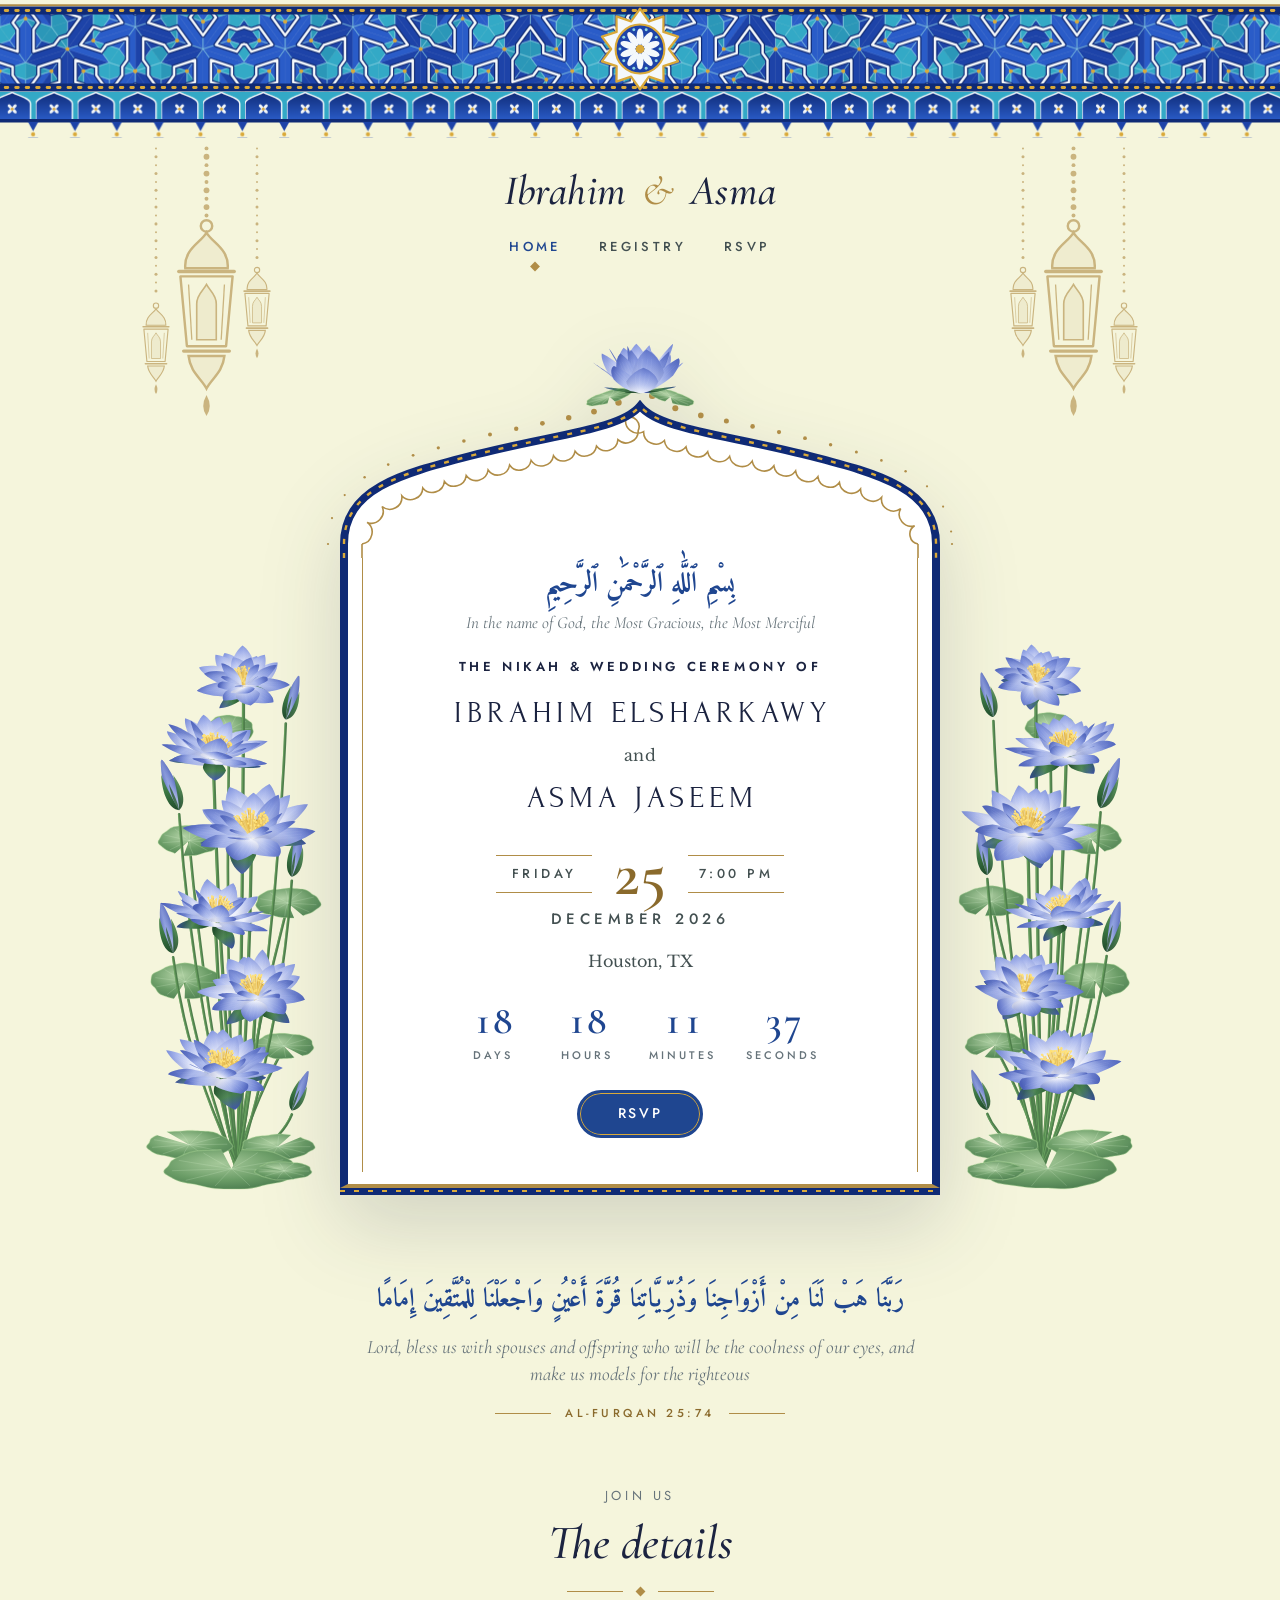
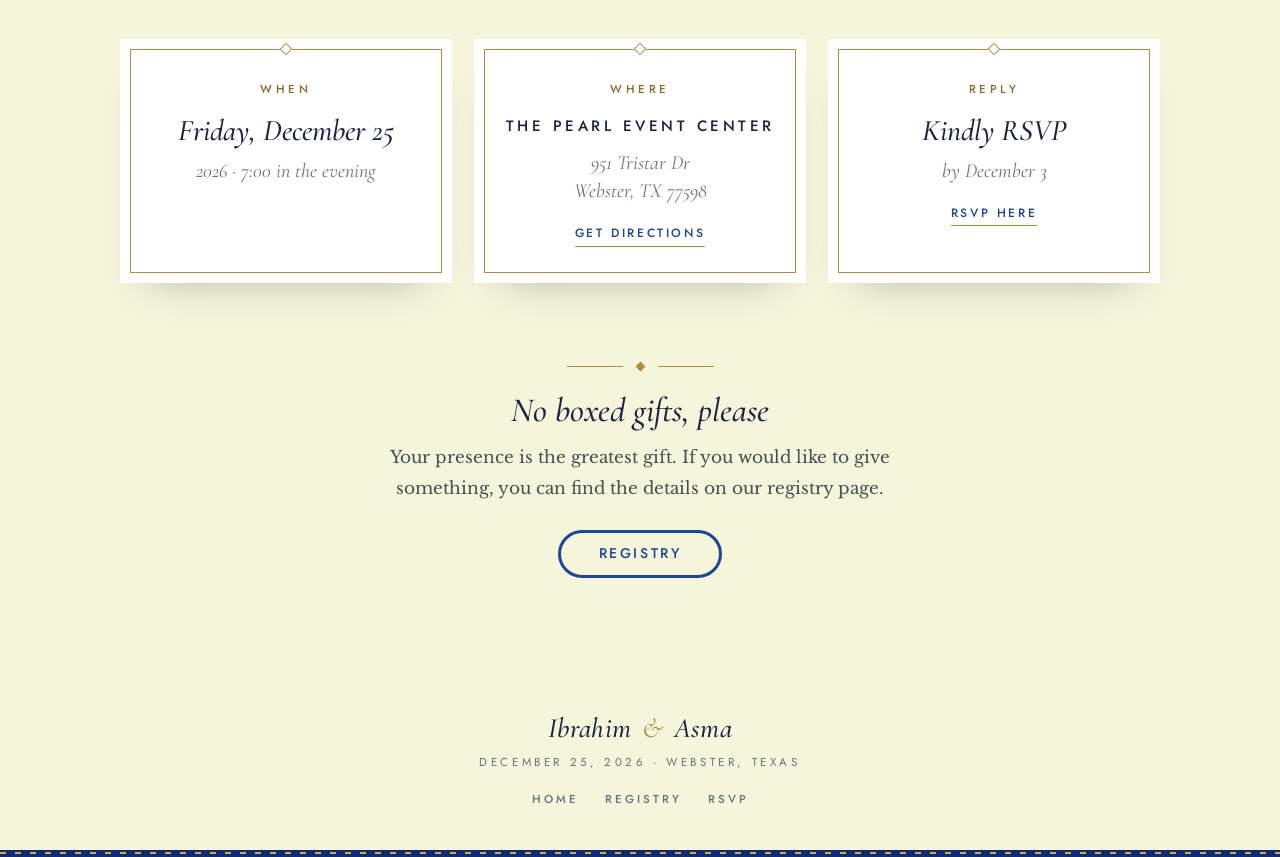
==== index.html @ 037c8fb3 "Editable text source, exception checkbox, beige background, bold invitation line - site-text.tex hol" ====
<!DOCTYPE html>
<html lang="en">
<head>
  <meta charset="utf-8">
  <meta name="viewport" content="width=device-width, initial-scale=1">
  <title>Ibrahim &amp; Asma</title>
  <meta name="description" content="Ibrahim and Asma&#x27;s wedding, December 25, 2026.">
  <!-- Keep the site out of search engines -->
  <meta name="robots" content="noindex, nofollow, noarchive, noimageindex">
  <meta name="googlebot" content="noindex, nofollow">
  <meta name="referrer" content="no-referrer">
  <link rel="icon" href="data:image/svg+xml,%3Csvg xmlns='http://www.w3.org/2000/svg' viewBox='0 0 64 64'%3E%3Crect width='64' height='64' fill='%23f5f5dc'/%3E%3Cpath d='M32 54 C14 46 10 30 14 14 C24 22 30 34 32 54 Z' fill='%237b8fdc'/%3E%3Cpath d='M32 54 C50 46 54 30 50 14 C40 22 34 34 32 54 Z' fill='%237b8fdc'/%3E%3Cpath d='M32 54 C24 40 24 22 32 6 C40 22 40 40 32 54 Z' fill='%231f4690'/%3E%3C/svg%3E">
  <link rel="preconnect" href="https://fonts.googleapis.com">
  <link rel="preconnect" href="https://fonts.gstatic.com" crossorigin>
  <link href="https://fonts.googleapis.com/css2?family=Forum&family=Libre+Baskerville:ital,wght@0,400;0,700;1,400&family=Cormorant+Garamond:ital,wght@0,400;0,600;1,400;1,500&family=Jost:wght@400;500;600&family=Amiri:wght@700&display=swap" rel="stylesheet">
  <link rel="stylesheet" href="assets/style.css">
</head>
<body class="page-home">
<div class="crown" aria-hidden="true"><img src="assets/art/crown.svg" alt="" decoding="async"></div>
<div class="top">
<img class="lantern lantern--left" src="assets/art/lantern-left.svg" alt="" aria-hidden="true" decoding="async">
<img class="lantern lantern--right" src="assets/art/lantern-right.svg" alt="" aria-hidden="true" decoding="async">
<header class="site-header reveal is-visible">
  <a class="wordmark" href="index.html">Ibrahim <span class="amp">&amp;</span> Asma</a>
  <nav class="site-nav" aria-label="Main">
    <a href="index.html" aria-current="page">Home</a>
    <a href="registry.html">Registry</a>
    <a href="rsvp.html">RSVP</a>
  </nav>
</header>
<main id="main">

  <section class="hero">
    <div class="arch-wrap">
    <img class="bouquet bouquet--left reveal" data-delay="3" src="assets/art/bouquet-left.svg" alt="" aria-hidden="true" decoding="async" loading="lazy">
    <img class="bouquet bouquet--right reveal" data-delay="3" src="assets/art/bouquet-right.svg" alt="" aria-hidden="true" decoding="async" loading="lazy">
    <div class="arch reveal" data-delay="2">
      <svg class="arch-head" viewBox="0 -78 600 338" aria-hidden="true" focusable="false">
  <defs>
    <linearGradient id="petal" x1="0" y1="1" x2="0" y2="0">
      <stop offset="0" stop-color="#ffffff"/><stop offset=".45" stop-color="#b3c0ee"/><stop offset="1" stop-color="#5a6fc6"/>
    </linearGradient>
    <linearGradient id="petal2" x1="0" y1="1" x2="0" y2="0">
      <stop offset="0" stop-color="#ffffff"/><stop offset=".5" stop-color="#c9d2f2"/><stop offset="1" stop-color="#7b8fdc"/>
    </linearGradient>
    <radialGradient id="padg" cx=".5" cy=".5" r=".6"><stop offset="0" stop-color="#b3d3a6"/><stop offset="1" stop-color="#3a6a42"/></radialGradient>
  </defs>
  <!-- white ground under the arch -->
  <path class="arch-fill" d="M4,262 L4,150 C4,95 60,80 130,62 C215,40 280,36 300,12 C320,36 385,40 470,62 C540,80 596,95 596,150 L596,262 Z"/>
  <!-- mehndi dot trail -->
  <g class="arch-dots"><circle cx="-12.0" cy="150.0" r="1.1"/><circle cx="-8.0" cy="124.1" r="1.1"/><circle cx="4.7" cy="101.1" r="1.1"/><circle cx="24.6" cy="83.3" r="1.2"/><circle cx="48.2" cy="70.6" r="1.3"/><circle cx="73.1" cy="61.3" r="1.4"/><circle cx="98.3" cy="53.8" r="1.6"/><circle cx="123.9" cy="47.0" r="1.8"/><circle cx="150.0" cy="40.6" r="2.0"/><circle cx="176.2" cy="34.8" r="2.2"/><circle cx="202.4" cy="29.3" r="2.4"/><circle cx="228.7" cy="23.7" r="2.7"/><circle cx="254.0" cy="17.6" r="2.9"/><circle cx="278.5" cy="8.6" r="3.2"/><circle cx="312.3" cy="1.8" r="3.3"/><circle cx="335.3" cy="14.3" r="3.0"/><circle cx="360.8" cy="21.4" r="2.8"/><circle cx="386.4" cy="27.0" r="2.5"/><circle cx="412.6" cy="32.4" r="2.3"/><circle cx="439.0" cy="38.1" r="2.1"/><circle cx="465.0" cy="44.2" r="1.9"/><circle cx="490.6" cy="50.8" r="1.7"/><circle cx="516.4" cy="58.0" r="1.5"/><circle cx="541.4" cy="66.4" r="1.3"/><circle cx="565.6" cy="77.3" r="1.2"/><circle cx="587.0" cy="92.3" r="1.1"/><circle cx="603.1" cy="112.6" r="1.1"/><circle cx="611.1" cy="137.5" r="1.1"/><circle cx="612.0" cy="150.0" r="1.1"/></g>
  <!-- cusped gold inner line -->
  <path class="arch-cusp" d="M22.0,150.0 A12.0,12.0 0 0 0 27.1,128.4 A11.8,11.8 0 0 0 42.1,112.5 A12.1,12.1 0 0 0 61.8,101.7 A12.1,12.1 0 0 0 82.8,93.9 A12.2,12.2 0 0 0 104.4,87.4 A12.2,12.2 0 0 0 126.2,81.6 A12.2,12.2 0 0 0 148.1,76.0 A11.9,11.9 0 0 0 169.6,71.0 A11.9,11.9 0 0 0 191.1,66.4 A12.3,12.3 0 0 0 213.5,61.7 A11.9,11.9 0 0 0 235.1,57.2 A11.9,11.9 0 0 0 256.5,52.1 A12.0,12.0 0 0 0 277.9,45.7 A12.1,12.1 0 0 0 298.2,36.5 A9.6,9.6 0 0 0 286.2,23.5 A12.1,12.1 0 0 0 303.6,37.6 A12.2,12.2 0 0 0 324.4,46.5 A12.2,12.2 0 0 0 346.0,52.8 A12.0,12.0 0 0 0 367.7,57.8 A12.1,12.1 0 0 0 389.6,62.4 A12.5,12.5 0 0 0 412.2,67.1 A12.0,12.0 0 0 0 433.9,71.8 A12.0,12.0 0 0 0 455.6,76.9 A12.4,12.4 0 0 0 477.9,82.6 A12.0,12.0 0 0 0 499.4,88.4 A12.0,12.0 0 0 0 520.5,95.0 A12.2,12.2 0 0 0 541.6,103.3 A12.0,12.0 0 0 0 560.7,114.6 A11.9,11.9 0 0 0 574.6,131.7 A10.0,10.0 0 0 0 578.0,150.0"/>
  <path class="arch-cusp" d="M22,262 L22,150.0 M578,262 L578,150.0"/>
  <!-- tile ribbon -->
  <path class="arch-ribbon" d="M4,262 L4,150 C4,95 60,80 130,62 C215,40 280,36 300,12 C320,36 385,40 470,62 C540,80 596,95 596,150 L596,262"/>
  <path class="arch-beads" d="M4,262 L4,150 C4,95 60,80 130,62 C215,40 280,36 300,12 C320,36 385,40 470,62 C540,80 596,95 596,150 L596,262"/>
  <image class="arch-finial" href="assets/art/finial.svg" x="241" y="-54" width="118" height="67"/>
</svg>
      <div class="arch-body">
        <div class="arch-inner">
          <p class="arabic bismillah" lang="ar">بِسْمِ ٱللَّٰهِ ٱلرَّحْمَٰنِ ٱلرَّحِيمِ</p>
          <p class="translation bismillah-translation">In the name of God, the Most Gracious, the Most Merciful</p>
          <p class="caption">The Nikah &amp; wedding ceremony of</p>
          <h1 class="names">
            <span class="script">Ibrahim Elsharkawy</span>
            <span class="and">and</span>
            <span class="script">Asma Jaseem</span>
          </h1>

          <div class="date-row" aria-label="Friday 25 December 2026, 7:00 PM">
            <span class="side">Friday</span>
            <span class="numeral">25</span>
            <span class="side">7:00 PM</span>
          </div>
          <p class="date-month">December 2026</p>
          <p class="place">Houston, TX</p>

          <div class="countdown" data-countdown="2026-12-25" data-today="Today is the day!" aria-live="off">
            <div class="unit"><span class="num" data-unit="d">00</span><span class="lbl"><span class="long">days</span><span class="short">d</span></span></div>
            <div class="unit"><span class="num" data-unit="h">00</span><span class="lbl"><span class="long">hours</span><span class="short">h</span></span></div>
            <div class="unit"><span class="num" data-unit="m">00</span><span class="lbl"><span class="long">minutes</span><span class="short">min</span></span></div>
            <div class="unit"><span class="num" data-unit="s">00</span><span class="lbl"><span class="long">seconds</span><span class="short">s</span></span></div>
          </div>

          <a class="btn" href="rsvp.html">RSVP</a>
        </div>
      </div>
      <div class="arch-base" aria-hidden="true"></div>
    </div>
    </div>
  </section>

  <section class="ayah reveal">
    <p class="arabic" lang="ar">رَبَّنَا هَبْ لَنَا مِنْ أَزْوَاجِنَا وَذُرِّيَّاتِنَا قُرَّةَ أَعْيُنٍ وَاجْعَلْنَا لِلْمُتَّقِينَ إِمَامًا</p>
    <p class="translation">Lord, bless us with spouses and offspring who will be the coolness of our eyes, and make us models for the righteous</p>
    <div class="rule"><span class="caption caption--gold">Al-Furqan 25:74</span></div>
  </section>

  <section class="section" id="details">
    <div class="section-head reveal">
      <p class="caption">Join us</p>
      <h2 class="display">The details</h2>
      <div class="rule"><span class="diamond"></span></div>
    </div>
    <div class="cards">
      <article class="card reveal" data-delay="1">
        <p class="caption">When</p>
        <h3 class="display">Friday, December 25</h3>
        <p class="sub">2026 · 7:00 in the evening</p>
      </article>
      <article class="card reveal" data-delay="2">
        <p class="caption">Where</p>
        <p class="venue">The Pearl Event Center</p>
        <p class="sub">951 Tristar Dr<br>Webster, TX 77598</p>
        <a class="link" href="https://www.google.com/maps/search/?api=1&amp;query=The+Pearl+Event+Center+951+Tristar+Dr+Webster+TX+77598" target="_blank" rel="noopener">Get directions</a>
      </article>
      <article class="card reveal" data-delay="3">
        <p class="caption">Reply</p>
        <h3 class="display">Kindly RSVP</h3>
        <p class="sub">by <span data-text="rsvpDeadline">December 3</span></p>
        <a class="link" href="rsvp.html">RSVP here</a>
      </article>
    </div>
  </section>

  <section class="note reveal">
    <div class="rule"><span class="diamond"></span></div>
    <h2 class="display" style="margin-top:22px">No boxed gifts, please</h2>
    <p class="lead">Your presence is the greatest gift. If you would like to give something, you can find the details on our registry page.</p>
    <a class="btn btn--ghost" href="registry.html">Registry</a>
  </section>

</main>
</div>
<footer class="site-footer">
  <div class="inner">
    <div class="wordmark">Ibrahim <span class="amp">&amp;</span> Asma</div>
    <p class="caption">December 25, 2026 · Webster, Texas</p>
    <nav aria-label="Footer">
      <a href="index.html">Home</a>
      <a href="registry.html">Registry</a>
      <a href="rsvp.html">RSVP</a>
    </nav>
  </div>
  <div class="ribbon" aria-hidden="true"></div>
</footer>
<script src="config.js"></script>
<script src="assets/site.js" defer></script>
</body>
</html>
---- assets/style.css ----
/* Ibrahim & Asma wedding site
   Palette: the pale-blue ground and charcoal of the original site, with the
   flyer's lapis, gold and Isfahan tile colours for the ornament. */

:root {
  --sky: #f5f5dc;
  --sky-light: #d6e3ea;
  --sky-deep: #a9c1d0;
  --paper: #ffffff;
  --ink: #435051;
  --ink-soft: #66737a;
  --navy: #1b2340;
  --lapis: #1f4690;
  --lapis-dark: #173672;
  --gold: #b08d47;
  --gold-deep: #8a6a2c;
  --cobalt: #1d43a8;
  --cobalt-mid: #2a5cc8;
  --cobalt-deep: #0f2a75;
  --turquoise: #33a9c6;
  --tile-white: #f4f8fb;
  --ochre: #d9a93a;
  --lotus: #7b8fdc;

  --font-script: "Forum", "Cormorant Garamond", Georgia, serif;
  --font-serif: "Cormorant Garamond", "Georgia", serif;
  --font-body: "Libre Baskerville", "Georgia", serif;
  --font-sans: "Jost", "Futura", "Helvetica Neue", sans-serif;
  --font-arabic: "Amiri", "Noto Naskh Arabic", serif;

  --max: 1080px;
  --gutter: 20px;
}

*, *::before, *::after { box-sizing: border-box; }
html { -webkit-text-size-adjust: 100%; scroll-behavior: smooth; }
body {
  margin: 0;
  background: var(--sky);
  color: var(--ink);
  font-family: var(--font-body);
  font-size: 16px;
  line-height: 1.7;
  -webkit-font-smoothing: antialiased;
  -moz-osx-font-smoothing: grayscale;
  overflow-x: hidden;
}
a { color: var(--lapis); text-decoration: none; transition: color .25s; }
a:hover { color: var(--lapis-dark); }
img, svg { display: block; max-width: 100%; }
h1, h2, h3 { font-weight: 400; margin: 0; }
p { margin: 0; }
.sr-only {
  position: absolute; width: 1px; height: 1px; margin: -1px; padding: 0;
  overflow: hidden; clip: rect(0 0 0 0); white-space: nowrap; border: 0;
}

/* ---------- Ornament: the flyer's tiled crown across the top of every page ---------- */
.crown { width: 100%; line-height: 0; }
.crown img { width: 100%; height: clamp(91px, 10.9vw, 158px); display: block; }
.ribbon {
  height: 7px;
  background:
    repeating-linear-gradient(90deg, var(--ochre) 0 6px, transparent 6px 15px) center / 100% 2px no-repeat,
    var(--cobalt-deep);
}

/* ---------- Flyer artwork: lanterns beside the header, bouquets beside the arch ---------- */
.top { position: relative; }
.lantern {
  position: absolute; top: 0;
  width: clamp(110px, 11vw, 150px); height: auto;
  pointer-events: none;
  opacity: 0; animation: lantern-in 1.4s ease .6s forwards;
}
.lantern--left { left: max(var(--gutter), calc(50% - var(--max) / 2 + 36px)); }
.lantern--right { right: max(var(--gutter), calc(50% - var(--max) / 2 + 36px)); }
@keyframes lantern-in { to { opacity: 1; } }
.arch-wrap { position: relative; max-width: 1000px; margin: 0 auto; }
.bouquet {
  position: absolute; bottom: 0;
  height: min(560px, 82%); width: auto;
  pointer-events: none;
}
.bouquet--left { left: 0; }
.bouquet--right { right: 0; }
@media (max-width: 1060px) {
  .bouquet { height: 420px; }
}
@media (max-width: 900px) {
  .lantern, .bouquet { display: none; }
}

/* ---------- Header ---------- */
.site-header {
  max-width: var(--max);
  margin: 0 auto;
  padding: 26px var(--gutter) 10px;
  display: flex;
  flex-direction: column;
  align-items: center;
  gap: 14px;
}
.wordmark {
  font-family: var(--font-serif);
  font-style: italic;
  font-weight: 500;
  font-size: 42px;
  line-height: 1.2;
  color: var(--navy);
  letter-spacing: .01em;
}
.wordmark .amp { color: var(--gold); font-weight: 400; margin: 0 .12em; }
.site-nav { display: flex; gap: 34px; }
.site-nav a {
  position: relative;
  font-family: var(--font-sans);
  font-size: 13px;
  font-weight: 500;
  letter-spacing: 3.4px;
  text-transform: uppercase;
  color: var(--ink);
  padding: 6px 2px 12px;
}
.site-nav a::after {
  content: "";
  position: absolute; left: 50%; bottom: 0;
  width: 7px; height: 7px;
  transform: translateX(-50%) rotate(45deg) scale(0);
  background: var(--gold);
  transition: transform .3s;
}
.site-nav a:hover { color: var(--lapis); }
.site-nav a:hover::after, .site-nav a[aria-current="page"]::after { transform: translateX(-50%) rotate(45deg) scale(1); }
.site-nav a[aria-current="page"] { color: var(--lapis); }

/* ---------- Shared type styles (from the flyer) ---------- */
.caption {
  font-family: var(--font-sans);
  font-size: 13px;
  font-weight: 400;
  letter-spacing: 3.6px;
  text-transform: uppercase;
  color: var(--ink-soft);
  line-height: 1.8;
}
.caption--gold { color: var(--gold-deep); font-weight: 500; font-size: 11.5px; letter-spacing: 3.5px; }
.display {
  font-family: var(--font-serif);
  font-style: italic;
  font-weight: 500;
  color: var(--navy);
  line-height: 1.1;
}
.lead { font-size: 17px; line-height: 1.8; color: var(--ink); }
.arabic {
  font-family: var(--font-arabic);
  font-weight: 700;
  color: var(--lapis);
  direction: rtl;
  line-height: 1.9;
}
.translation {
  font-family: var(--font-serif);
  font-style: italic;
  font-size: 19px;
  line-height: 1.4;
  color: var(--ink-soft);
}
.rule {
  display: flex; align-items: center; justify-content: center; gap: 14px;
  color: var(--gold);
}
.rule::before, .rule::after { content: ""; flex: 0 0 56px; height: 1px; background: var(--gold); }
.rule .diamond { width: 7px; height: 7px; background: var(--gold); transform: rotate(45deg); }

.btn {
  display: inline-block;
  font-family: var(--font-sans);
  font-size: 14px;
  font-weight: 500;
  letter-spacing: 2.6px;
  text-transform: uppercase;
  color: #fff;
  background: var(--lapis);
  border: 3px solid var(--lapis);
  box-shadow: inset 0 0 0 1px var(--ochre);
  border-radius: 999px;
  padding: 11px 38px;
  line-height: 1.4;
  cursor: pointer;
  transition: background .25s, border-color .25s, transform .25s, box-shadow .25s;
}
.btn:hover { color: #fff; background: var(--lapis-dark); border-color: var(--lapis-dark); transform: translateY(-1px); box-shadow: inset 0 0 0 1px var(--ochre), 0 10px 24px -14px rgba(15,42,117,.7); }
.btn--ghost { color: var(--lapis); background: transparent; box-shadow: none; }
.btn--ghost:hover { color: #fff; background: var(--lapis); border-color: var(--lapis); box-shadow: none; }
.btn[aria-disabled="true"] { opacity: .55; pointer-events: none; }

/* ---------- Hero: the jharokha arch ---------- */
.hero { padding: 26px var(--gutter) 70px; text-align: center; }
.hero .bismillah { font-size: 28px; margin: 0 auto; }
.hero .bismillah-translation { margin: 0 auto 20px; font-size: 17px; }

.arch {
  position: relative;
  max-width: 600px;
  margin: 10px auto 0;
  filter: drop-shadow(0 30px 40px rgba(27,35,64,.16));
}
.arch-head { width: 100%; height: auto; overflow: visible; }
.arch-fill { fill: var(--paper); }
.arch-dots { fill: var(--gold); }
.arch-cusp { fill: none; stroke: var(--gold); stroke-width: 1.6; }
.arch-ribbon { fill: none; stroke: var(--cobalt-deep); stroke-width: 8; stroke-linecap: butt; }
.arch-beads { fill: none; stroke: var(--ochre); stroke-width: 2.4; stroke-dasharray: 5 9; }
.arch-body {
  background: var(--paper);
  border-left: 8px solid var(--cobalt-deep);
  border-right: 8px solid var(--cobalt-deep);
  border-bottom: 4px solid var(--gold);
  margin-top: -16%;   /* lift the content into the empty lower part of the arch head */
  position: relative;
  padding: 0 14px 12px;
}
.arch-inner {
  border-left: 1.6px solid var(--gold);
  border-right: 1.6px solid var(--gold);
  padding: 0 22px 34px;
  margin-top: -2px;
}
.arch-base {
  height: 7px;
  background:
    repeating-linear-gradient(90deg, var(--ochre) 0 5px, transparent 5px 14px) center / 100% 2.4px no-repeat,
    var(--cobalt-deep);
  margin: 0 0;
}
.arch-body .caption { margin-bottom: 14px; font-weight: 600; color: var(--navy); }

.names { display: flex; flex-direction: column; align-items: center; gap: 2px; }
.names .script {
  font-family: var(--font-script);
  font-weight: 400;
  font-size: 31px;
  line-height: 1.35;
  letter-spacing: .16em;
  text-transform: uppercase;
  color: var(--navy);
  padding-left: .16em; /* balance the trailing tracking */
  white-space: nowrap;
}
.names .and {
  font-family: var(--font-body);
  font-size: 16px;
  letter-spacing: .3px;
  color: var(--ink);
  margin: 6px 0;
}

.date-row {
  display: flex; align-items: center; justify-content: center;
  gap: 22px;
  margin: 26px auto 4px;
}
.date-row .side {
  font-family: var(--font-sans);
  font-size: 13px; font-weight: 500; letter-spacing: 3.5px; text-transform: uppercase;
  color: var(--ink);
  padding: 7px 0;
  border-top: 1.6px solid var(--gold);
  border-bottom: 1.6px solid var(--gold);
  min-width: 96px;
}
.date-row .numeral {
  font-family: var(--font-serif);
  font-weight: 600;
  font-size: 64px;
  line-height: .9;
  color: var(--gold-deep);
}
.date-month {
  font-family: var(--font-sans);
  font-size: 15px; font-weight: 500; letter-spacing: 4.5px; text-transform: uppercase;
  color: var(--ink);
}
.place {
  margin-top: 16px;
  font-family: var(--font-body);
  font-size: 16px;
  color: var(--ink);
}

.countdown {
  display: flex; justify-content: center; flex-wrap: wrap;
  gap: 8px 30px;
  margin: 24px auto 26px;
}
.countdown .unit { display: flex; flex-direction: column; align-items: center; min-width: 64px; }
.countdown .num {
  font-family: var(--font-serif);
  font-weight: 600;
  font-size: 40px;
  line-height: 1;
  color: var(--lapis);
  font-variant-numeric: tabular-nums;
}
.countdown .lbl {
  margin-top: 6px;
  font-family: var(--font-sans);
  font-size: 11px; font-weight: 500; letter-spacing: 3px; text-transform: uppercase;
  color: var(--ink-soft);
}
.countdown .lbl .short { display: none; }
.countdown .today { font-family: var(--font-serif); font-style: italic; font-size: 26px; color: var(--lapis); }

/* ---------- Ayah band ---------- */
.ayah {
  max-width: 760px;
  margin: 0 auto;
  padding: 10px var(--gutter) 60px;
  text-align: center;
}
.ayah .arabic { font-size: 26px; }
.ayah .translation { margin-top: 10px; max-width: 560px; margin-left: auto; margin-right: auto; }
.ayah .rule { margin-top: 16px; }

/* ---------- Details ---------- */
.section { max-width: var(--max); margin: 0 auto; padding: 0 var(--gutter) 80px; }
.section-head { text-align: center; margin-bottom: 44px; }
.section-head .caption { margin-bottom: 10px; }
.section-head .display { font-size: clamp(34px, 5vw, 48px); }
.section-head .rule { margin-top: 18px; }

.cards { display: grid; grid-template-columns: repeat(3, 1fr); gap: 22px; }
.card {
  background: var(--paper);
  padding: 40px 28px 36px;
  text-align: center;
  position: relative;
  box-shadow: 0 24px 40px -30px rgba(27,35,64,.35);
}
.card::before {
  content: "";
  position: absolute; inset: 10px;
  border: 1px solid var(--gold);
  pointer-events: none;
}
.card::after {
  content: "";
  position: absolute; top: 10px; left: 50%;
  width: 9px; height: 9px;
  background: var(--paper);
  border: 1.6px solid var(--gold);
  transform: translate(-50%,-50%) rotate(45deg);
}
.card .caption { color: var(--gold-deep); font-weight: 500; font-size: 11.5px; margin-bottom: 14px; }
.card .display { font-size: 30px; }
.card .sub { margin-top: 10px; font-family: var(--font-serif); font-style: italic; font-size: 20px; line-height: 1.4; color: var(--ink-soft); }
.card .venue {
  margin-top: 4px;
  font-family: var(--font-sans); font-size: 15px; font-weight: 500; letter-spacing: 3.5px; text-transform: uppercase;
  color: var(--navy);
}
.card .link {
  display: inline-block; margin-top: 18px;
  font-family: var(--font-sans); font-size: 12px; font-weight: 500; letter-spacing: 2.6px; text-transform: uppercase;
  color: var(--lapis);
  border-bottom: 1px solid var(--gold);
  padding-bottom: 2px;
}
.card .link:hover { border-bottom-color: var(--lapis); }

/* ---------- Note band ---------- */
.note {
  text-align: center;
  padding: 0 var(--gutter) 90px;
  max-width: 640px;
  margin: 0 auto;
}
.note .display { font-size: clamp(26px, 4vw, 34px); }
.note .lead { margin-top: 14px; }
.note .btn { margin-top: 26px; }

/* ---------- Simple pages (Registry / RSVP) ---------- */
.page { max-width: 760px; margin: 0 auto; padding: 30px var(--gutter) 90px; text-align: center; }
.page .display { font-size: clamp(36px, 6vw, 56px); }
.page .caption { margin-bottom: 10px; }
.page .lead { max-width: 560px; margin: 22px auto 0; }
.page .rule { margin-top: 20px; }

.panel {
  position: relative;
  background: var(--paper);
  margin: 44px auto 0;
  padding: 54px 36px 50px;
  max-width: 520px;
  box-shadow: 0 30px 50px -34px rgba(27,35,64,.4);
}
.panel::before { content: ""; position: absolute; inset: 10px; border: 1px solid var(--gold); pointer-events: none; }
.panel .icon { width: 78px; height: 78px; margin: 0 auto 22px; color: var(--lapis); }
.panel .icon svg { width: 100%; height: 100%; }
.panel .display { font-size: 32px; }
.panel .sub { margin-top: 10px; font-family: var(--font-serif); font-style: italic; font-size: 19px; color: var(--ink-soft); line-height: 1.45; }
.panel .btn { margin-top: 28px; }
.panel .fine { margin-top: 18px; font-size: 13px; color: var(--ink-soft); line-height: 1.6; }

.embed { margin-top: 36px; background: var(--paper); padding: 10px; box-shadow: 0 30px 50px -34px rgba(27,35,64,.4); }
.embed iframe { width: 100%; height: 1400px; border: 0; display: block; }
.embed[hidden] { display: none; }

/* ---------- Footer ---------- */
.site-footer { text-align: center; padding: 0 0 0; }
.site-footer .inner { max-width: var(--max); margin: 0 auto; padding: 44px var(--gutter) 40px; }
.site-footer .wordmark { font-size: 28px; }
.site-footer .caption { margin-top: 6px; font-size: 11.5px; }
.site-footer nav { margin-top: 18px; display: flex; justify-content: center; gap: 26px; }
.site-footer nav a {
  font-family: var(--font-sans); font-size: 11.5px; font-weight: 500; letter-spacing: 3px; text-transform: uppercase; color: var(--ink-soft);
}
.site-footer nav a:hover { color: var(--lapis); }
.site-footer .ribbon { margin-top: 0; }

/* ---------- Reveal (borrowed from the portfolio's intro fade) ---------- */
.reveal { opacity: 0; transform: translateY(18px); transition: opacity .9s ease, transform .9s ease; }
.reveal.is-visible { opacity: 1; transform: none; }
.reveal[data-delay="1"] { transition-delay: .15s; }
.reveal[data-delay="2"] { transition-delay: .3s; }
.reveal[data-delay="3"] { transition-delay: .45s; }
.reveal[data-delay="4"] { transition-delay: .6s; }
@media (prefers-reduced-motion: reduce) {
  .reveal { opacity: 1; transform: none; transition: none; }
  html { scroll-behavior: auto; }
}

/* ---------- Responsive ---------- */
@media (max-width: 860px) {
  .cards { grid-template-columns: 1fr; max-width: 520px; margin: 0 auto; }
}
@media (max-width: 600px) {
  .site-header { padding-top: 22px; }
  .wordmark { font-size: 36px; }
  .site-nav { gap: 22px; }
  .site-nav a { font-size: 12px; letter-spacing: 2.6px; }
  .hero { padding-bottom: 54px; }
  .hero .bismillah { font-size: 22px; }
  .hero .bismillah-translation { font-size: 15px; margin-bottom: 16px; }
  .arch { margin-top: 6px; }
  .arch-body { padding: 0 8px 10px; border-left-width: 6px; border-right-width: 6px; }
  .arch-inner { padding: 0 10px 26px; }
  .names .script { font-size: 18px; letter-spacing: .1em; padding-left: .1em; }
  .date-row { gap: 12px; margin-top: 22px; }
  .date-row .side { min-width: 70px; font-size: 11px; letter-spacing: 2.4px; }
  .date-row .numeral { font-size: 52px; }
  .date-month { font-size: 13px; letter-spacing: 3.5px; }
  .countdown { gap: 6px 14px; margin: 20px auto 22px; }
  .countdown .unit { min-width: 56px; }
  .countdown .num { font-size: 32px; }
  .countdown .lbl .long { display: none; }
  .countdown .lbl .short { display: inline; }
  .ayah .arabic { font-size: 22px; }
  .panel { padding: 44px 22px 40px; }
  .embed iframe { height: 1600px; }
}

/* ---------- RSVP form ---------- */
.rsvp-form { text-align: left; }
.rsvp-form .display, .rsvp-form > .sub { text-align: center; }
.rsvp-form > .sub { margin-bottom: 30px; }
.field { margin-top: 20px; }
.field label, .field legend {
  display: block;
  font-family: var(--font-sans);
  font-size: 11.5px; font-weight: 500; letter-spacing: 2.6px; text-transform: uppercase;
  color: var(--gold-deep);
  margin-bottom: 8px;
  padding: 0;
}
.field .opt { color: var(--ink-soft); letter-spacing: 1.5px; text-transform: none; font-weight: 400; }
.field input[type="text"], .field select, .field textarea {
  width: 100%;
  font-family: var(--font-body);
  font-size: 16px;
  line-height: 1.5;
  color: var(--ink);
  background: var(--tile-white);
  border: 1px solid #d9e2ea;
  border-bottom: 1.6px solid var(--gold);
  border-radius: 0;
  padding: 11px 14px;
  outline: none;
  transition: border-color .2s, box-shadow .2s, background .2s;
  -webkit-appearance: none; appearance: none;
}
.field select {
  background-image: url("data:image/svg+xml,%3Csvg xmlns='http://www.w3.org/2000/svg' width='12' height='8' viewBox='0 0 12 8'%3E%3Cpath d='M1 1l5 5 5-5' fill='none' stroke='%23b08d47' stroke-width='1.6'/%3E%3C/svg%3E");
  background-repeat: no-repeat; background-position: right 14px center;
  padding-right: 36px;
}
.field textarea { resize: vertical; min-height: 64px; }
.field .hint { margin-top: 8px; font-size: 13px; line-height: 1.5; color: var(--ink-soft); }
.field .check { display: flex; align-items: flex-start; gap: 10px; margin-top: 12px; cursor: pointer; }
.field .check input { width: 16px; height: 16px; margin: 3px 0 0; accent-color: var(--lapis); flex: 0 0 auto; }
.field .check span { font-family: var(--font-body); font-size: 14px; line-height: 1.5; color: var(--ink); text-transform: none; letter-spacing: 0; }
.field input:focus, .field select:focus, .field textarea:focus {
  border-color: var(--lapis); background: #fff;
  box-shadow: 0 0 0 3px rgba(31,70,144,.12);
}
.rsvp-form.was-validated :invalid { border-color: #b4453d; }
.choice { border: 0; padding: 0; margin: 24px 0 0; }
.choice .pill { display: inline-block; margin: 0 10px 10px 0; cursor: pointer; }
.choice .pill input { position: absolute; opacity: 0; width: 1px; height: 1px; }
.choice .pill span {
  display: inline-block;
  font-family: var(--font-sans); font-size: 12.5px; font-weight: 500; letter-spacing: 2px; text-transform: uppercase;
  color: var(--lapis);
  border: 1.6px solid var(--lapis);
  border-radius: 999px;
  padding: 9px 20px;
  transition: background .2s, color .2s, box-shadow .2s;
}
.choice .pill input:checked + span { background: var(--lapis); color: #fff; box-shadow: inset 0 0 0 1px var(--ochre); }
.choice .pill input:focus-visible + span { box-shadow: 0 0 0 3px rgba(31,70,144,.25); }
.only-attending { transition: opacity .3s; }
.only-attending[hidden] { display: none; }
.hp { position: absolute; left: -9999px; top: auto; width: 1px; height: 1px; overflow: hidden; }
.rsvp-form .btn { display: block; width: 100%; margin-top: 28px; }
.rsvp-form .btn[disabled] { opacity: .6; cursor: wait; }
.form-status { text-align: center; margin-top: 14px; min-height: 1.6em; font-size: 14px; color: var(--ink-soft); }
.form-status.error { color: #9b3a33; }
.rsvp-thanks { padding-bottom: 54px; }
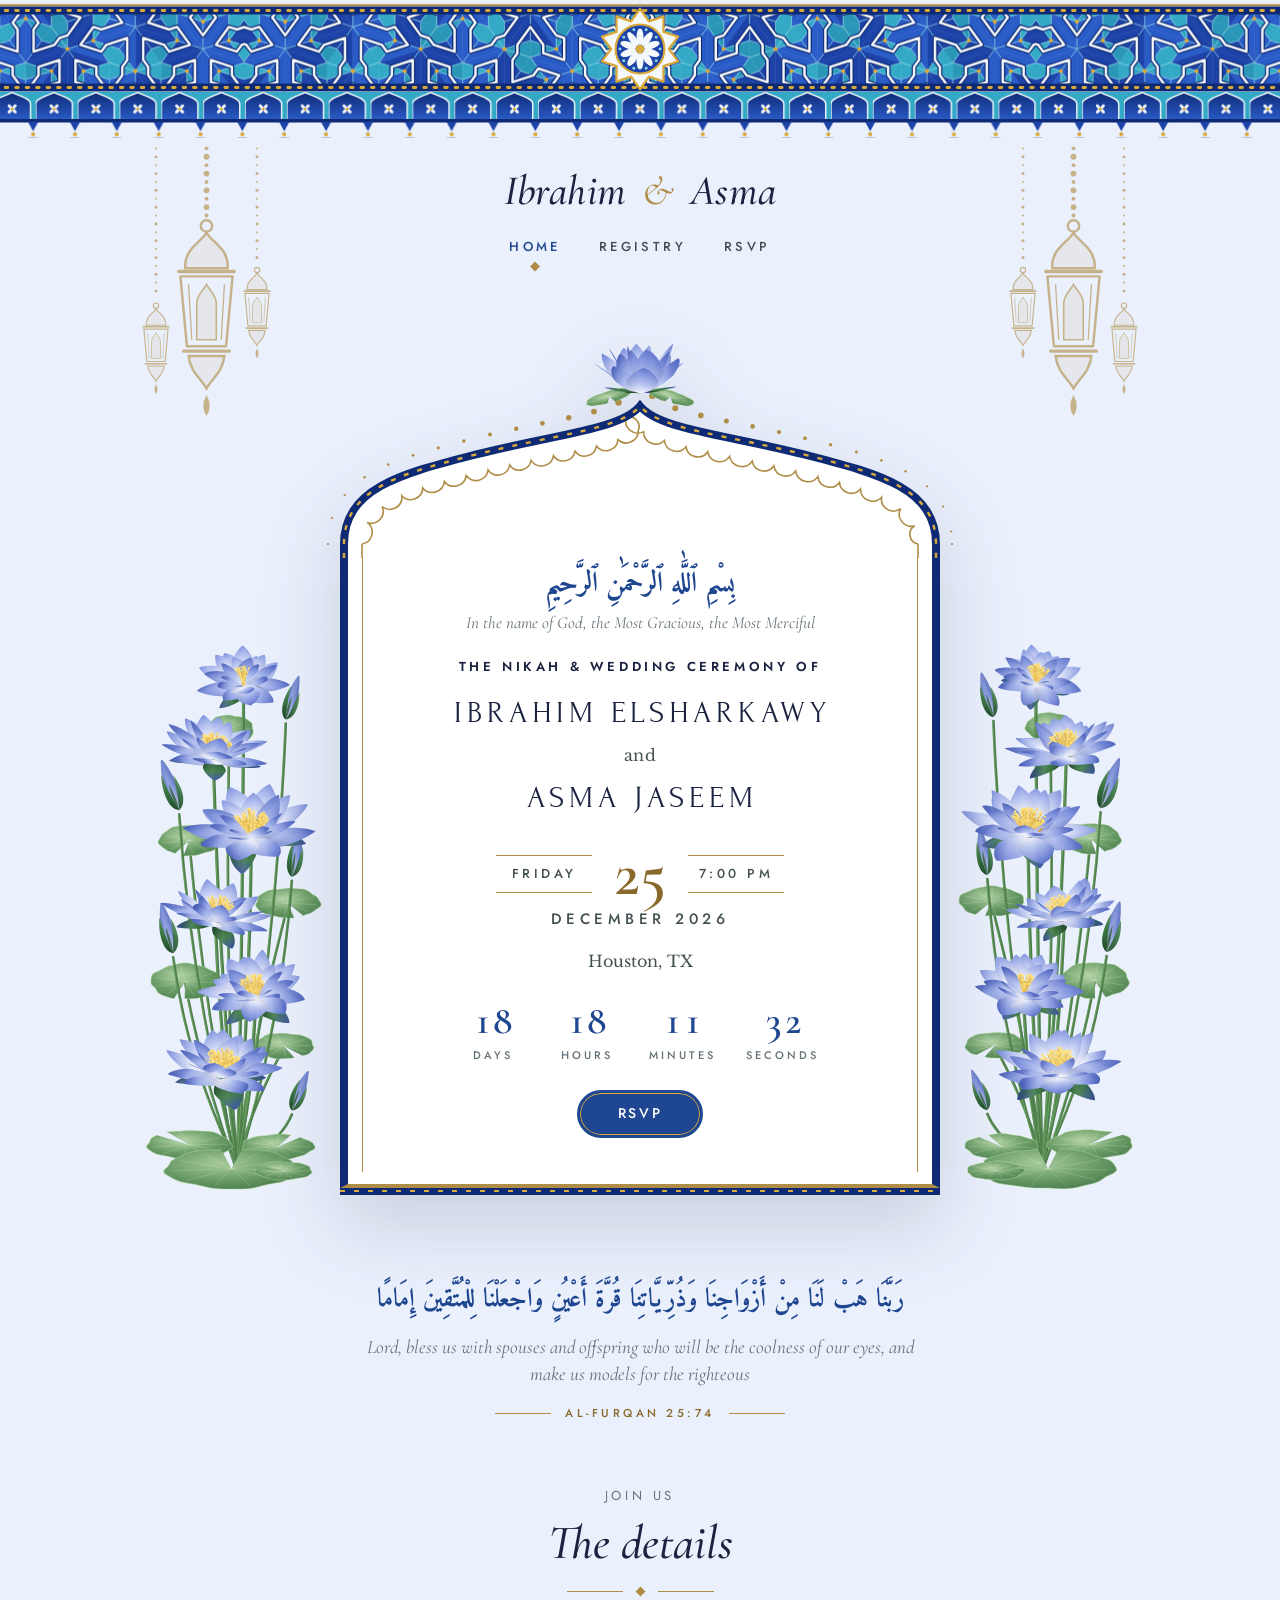
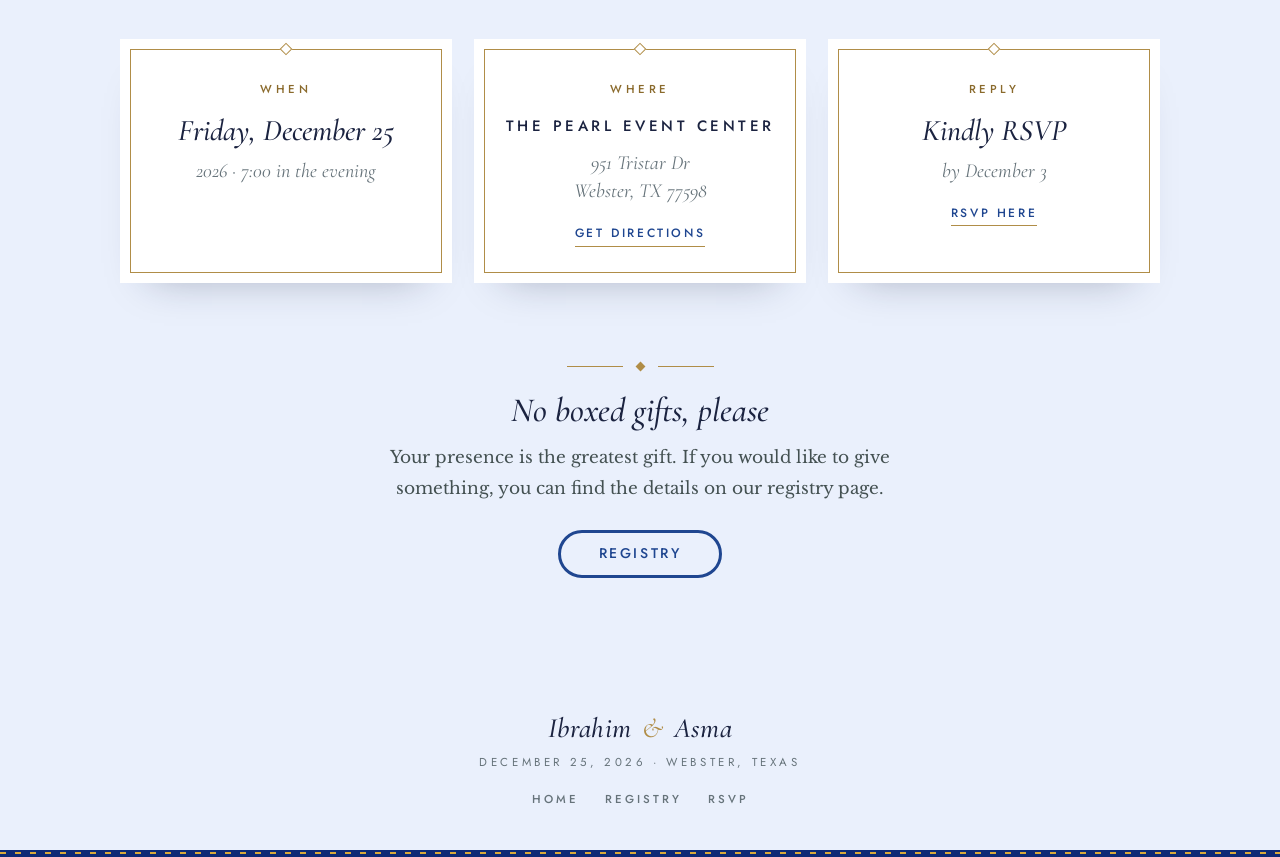
==== commit fb25f7f4: "Page background to #eaf0fc Co-Authored-By: Claude Fable 5.1 <noreply@anthropic.com>" ====
--- a/index.html
+++ b/index.html
@@ -9,7 +9,7 @@
   <meta name="robots" content="noindex, nofollow, noarchive, noimageindex">
   <meta name="googlebot" content="noindex, nofollow">
   <meta name="referrer" content="no-referrer">
-  <link rel="icon" href="data:image/svg+xml,%3Csvg xmlns='http://www.w3.org/2000/svg' viewBox='0 0 64 64'%3E%3Crect width='64' height='64' fill='%23f5f5dc'/%3E%3Cpath d='M32 54 C14 46 10 30 14 14 C24 22 30 34 32 54 Z' fill='%237b8fdc'/%3E%3Cpath d='M32 54 C50 46 54 30 50 14 C40 22 34 34 32 54 Z' fill='%237b8fdc'/%3E%3Cpath d='M32 54 C24 40 24 22 32 6 C40 22 40 40 32 54 Z' fill='%231f4690'/%3E%3C/svg%3E">
+  <link rel="icon" href="data:image/svg+xml,%3Csvg xmlns='http://www.w3.org/2000/svg' viewBox='0 0 64 64'%3E%3Crect width='64' height='64' fill='%23eaf0fc'/%3E%3Cpath d='M32 54 C14 46 10 30 14 14 C24 22 30 34 32 54 Z' fill='%237b8fdc'/%3E%3Cpath d='M32 54 C50 46 54 30 50 14 C40 22 34 34 32 54 Z' fill='%237b8fdc'/%3E%3Cpath d='M32 54 C24 40 24 22 32 6 C40 22 40 40 32 54 Z' fill='%231f4690'/%3E%3C/svg%3E">
   <link rel="preconnect" href="https://fonts.googleapis.com">
   <link rel="preconnect" href="https://fonts.gstatic.com" crossorigin>
   <link href="https://fonts.googleapis.com/css2?family=Forum&family=Libre+Baskerville:ital,wght@0,400;0,700;1,400&family=Cormorant+Garamond:ital,wght@0,400;0,600;1,400;1,500&family=Jost:wght@400;500;600&family=Amiri:wght@700&display=swap" rel="stylesheet">
--- a/assets/style.css
+++ b/assets/style.css
@@ -3,7 +3,7 @@
    flyer's lapis, gold and Isfahan tile colours for the ornament. */
 
 :root {
-  --sky: #f5f5dc;
+  --sky: #eaf0fc;
   --sky-light: #d6e3ea;
   --sky-deep: #a9c1d0;
   --paper: #ffffff;
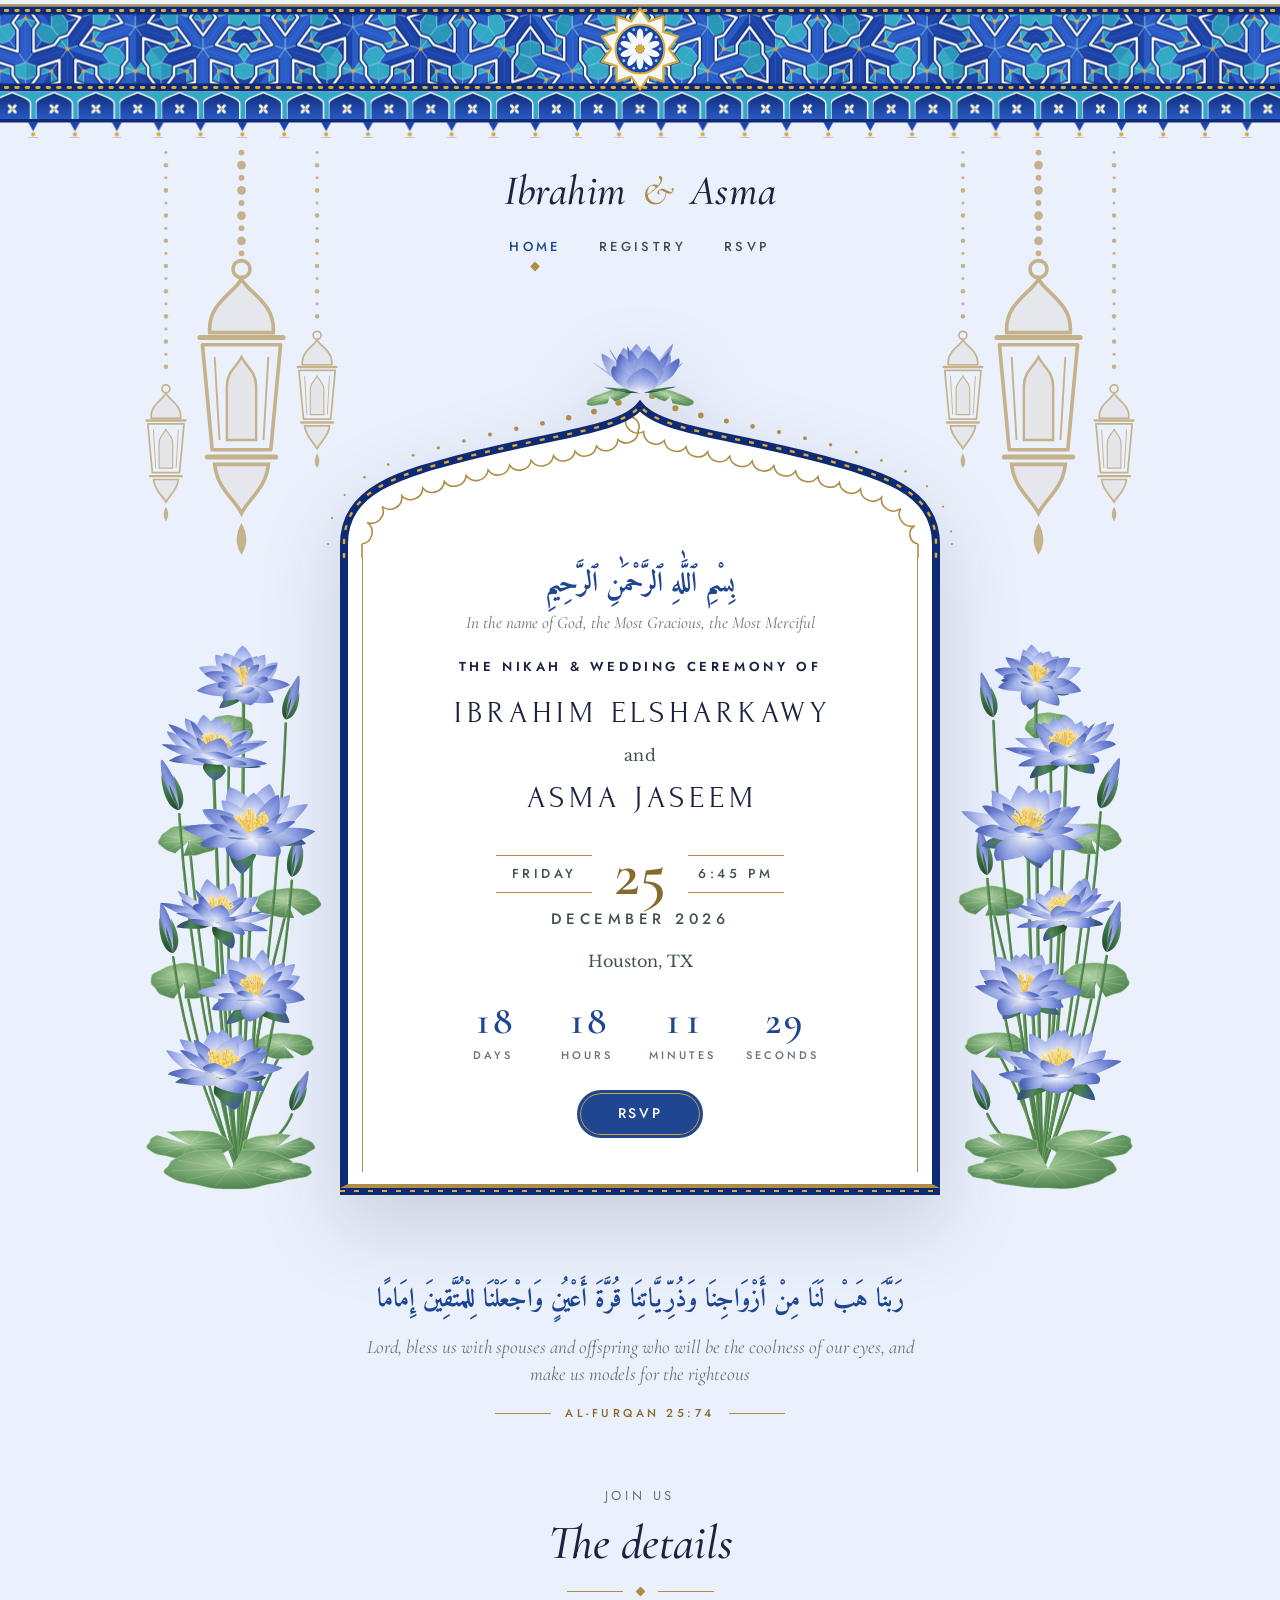
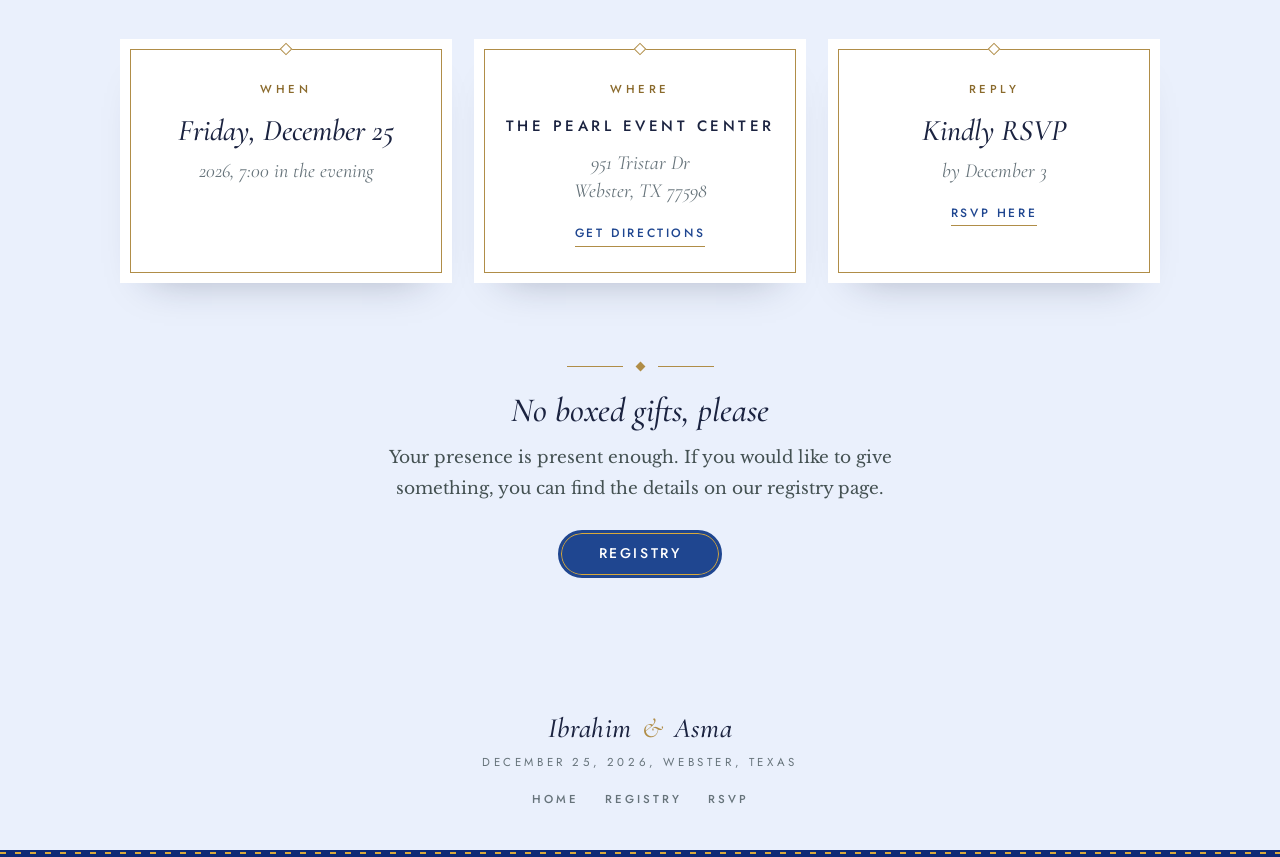
==== commit e1b538a1: "Site text update from site-text.tex; solid registry button; larger lanterns Also: $...$ in the text " ====
--- a/index.html
+++ b/index.html
@@ -68,10 +68,10 @@
             <span class="script">Asma Jaseem</span>
           </h1>
 
-          <div class="date-row" aria-label="Friday 25 December 2026, 7:00 PM">
+          <div class="date-row" aria-label="Friday 25 December 2026, 6:45 PM">
             <span class="side">Friday</span>
             <span class="numeral">25</span>
-            <span class="side">7:00 PM</span>
+            <span class="side">6:45 PM</span>
           </div>
           <p class="date-month">December 2026</p>
           <p class="place">Houston, TX</p>
@@ -107,7 +107,7 @@
       <article class="card reveal" data-delay="1">
         <p class="caption">When</p>
         <h3 class="display">Friday, December 25</h3>
-        <p class="sub">2026 · 7:00 in the evening</p>
+        <p class="sub">2026, 7:00 in the evening</p>
       </article>
       <article class="card reveal" data-delay="2">
         <p class="caption">Where</p>
@@ -127,8 +127,8 @@
   <section class="note reveal">
     <div class="rule"><span class="diamond"></span></div>
     <h2 class="display" style="margin-top:22px">No boxed gifts, please</h2>
-    <p class="lead">Your presence is the greatest gift. If you would like to give something, you can find the details on our registry page.</p>
-    <a class="btn btn--ghost" href="registry.html">Registry</a>
+    <p class="lead">Your presence is present enough. If you would like to give something, you can find the details on our registry page.</p>
+    <a class="btn" href="registry.html">Registry</a>
   </section>
 
 </main>
@@ -136,7 +136,7 @@
 <footer class="site-footer">
   <div class="inner">
     <div class="wordmark">Ibrahim <span class="amp">&amp;</span> Asma</div>
-    <p class="caption">December 25, 2026 · Webster, Texas</p>
+    <p class="caption">December 25, 2026, Webster, Texas</p>
     <nav aria-label="Footer">
       <a href="index.html">Home</a>
       <a href="registry.html">Registry</a>
--- a/assets/style.css
+++ b/assets/style.css
@@ -69,7 +69,7 @@
 .top { position: relative; }
 .lantern {
   position: absolute; top: 0;
-  width: clamp(110px, 11vw, 150px); height: auto;
+  width: clamp(165px, 16.5vw, 225px); height: auto;
   pointer-events: none;
   opacity: 0; animation: lantern-in 1.4s ease .6s forwards;
 }
@@ -402,6 +402,9 @@
 .panel .display { font-size: 32px; }
 .panel .sub { margin-top: 10px; font-family: var(--font-serif); font-style: italic; font-size: 19px; color: var(--ink-soft); line-height: 1.45; }
 .panel .btn { margin-top: 28px; }
+.panel .pay-details { margin-top: 26px; font-family: var(--font-body); font-size: 18px; line-height: 1.5; color: var(--navy); }
+.panel .pay-details span { display: block; padding: 8px 0; border-top: 1px solid #e3e8ee; }
+.panel .pay-details span:first-child { border-top: 0; }
 .panel .fine { margin-top: 18px; font-size: 13px; color: var(--ink-soft); line-height: 1.6; }
 
 .embed { margin-top: 36px; background: var(--paper); padding: 10px; box-shadow: 0 30px 50px -34px rgba(27,35,64,.4); }
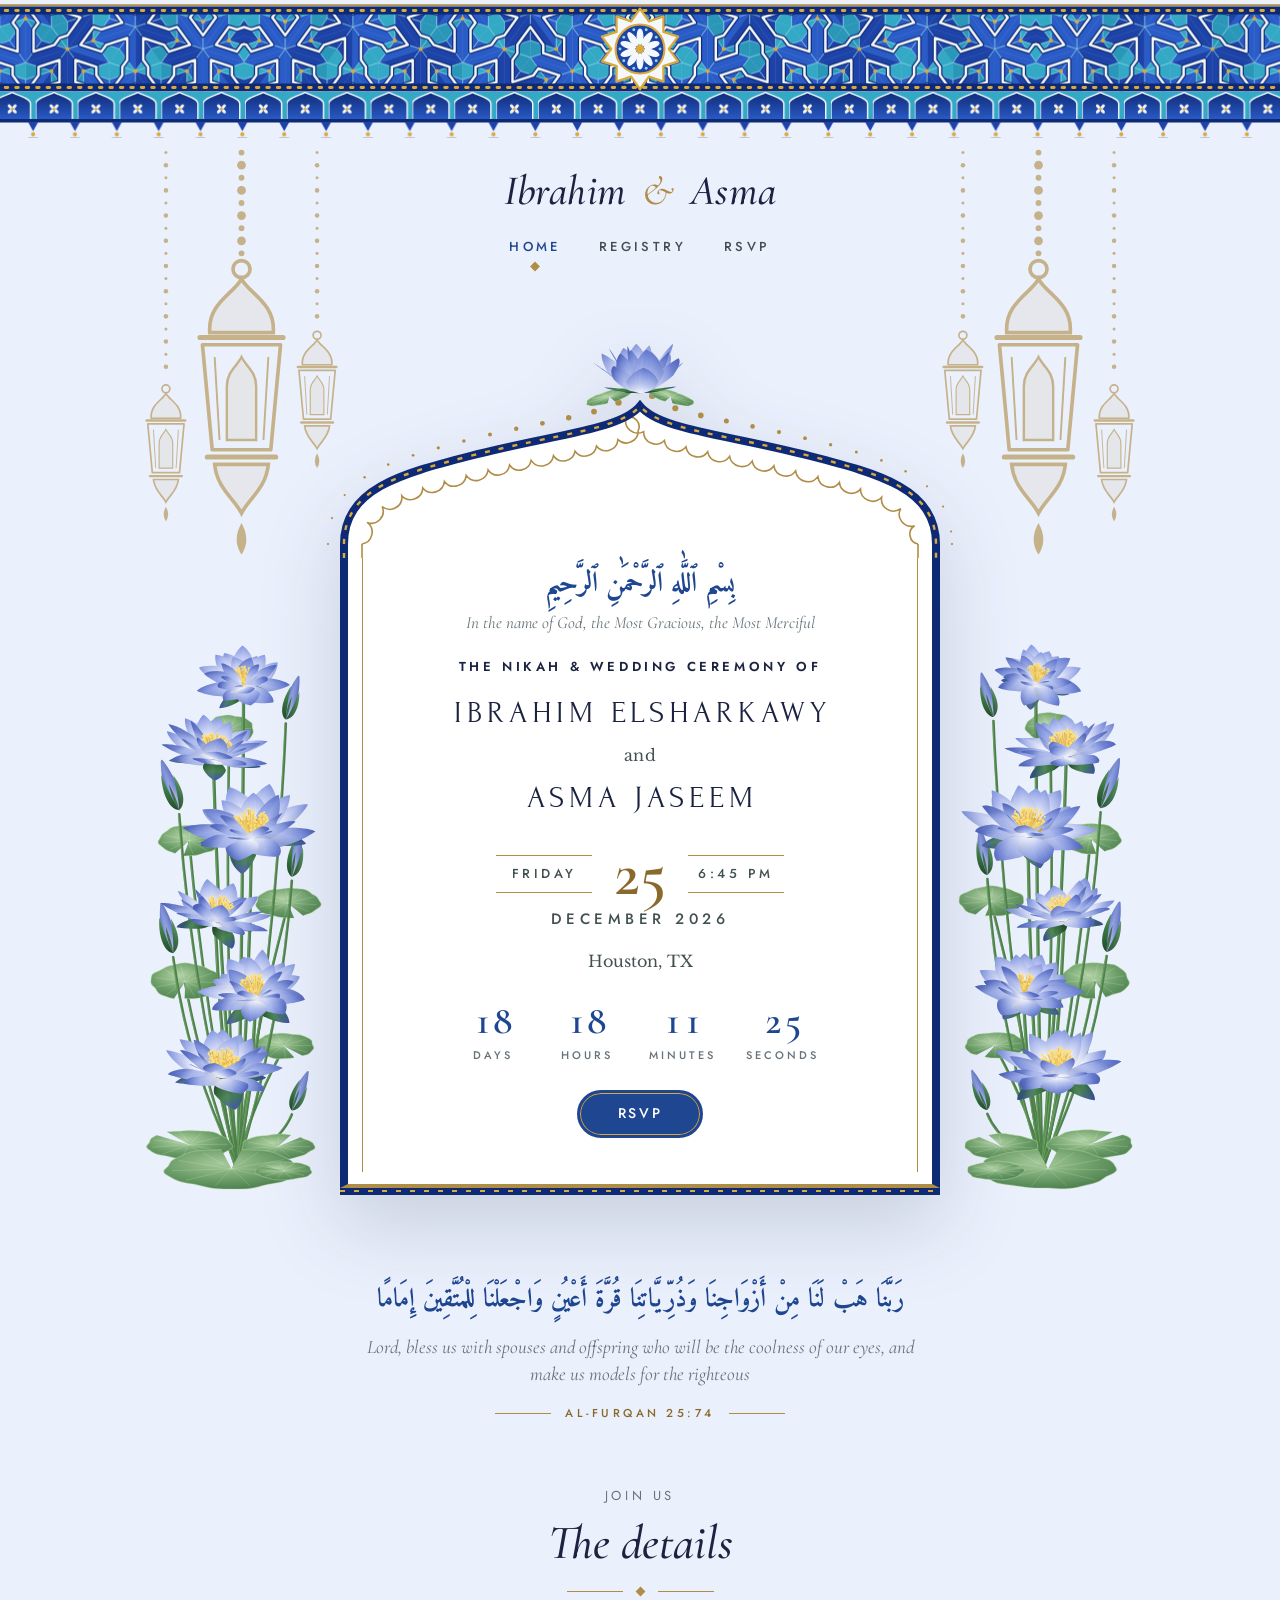
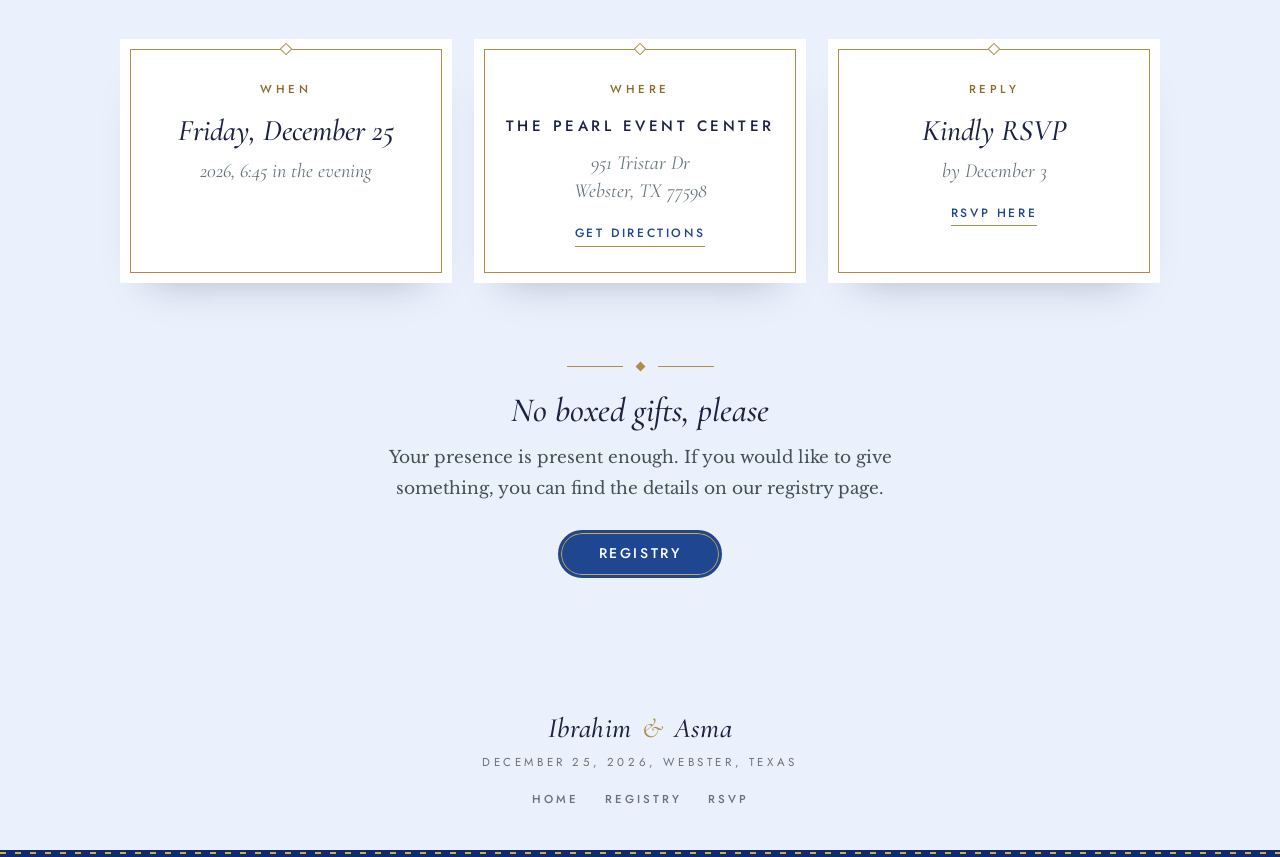
==== commit 03f370d6: "Ceremony time 6:45 PM everywhere Co-Authored-By: Claude Fable 5.1 <noreply@anthropic.com>" ====
--- a/index.html
+++ b/index.html
@@ -107,7 +107,7 @@
       <article class="card reveal" data-delay="1">
         <p class="caption">When</p>
         <h3 class="display">Friday, December 25</h3>
-        <p class="sub">2026, 7:00 in the evening</p>
+        <p class="sub">2026, 6:45 in the evening</p>
       </article>
       <article class="card reveal" data-delay="2">
         <p class="caption">Where</p>
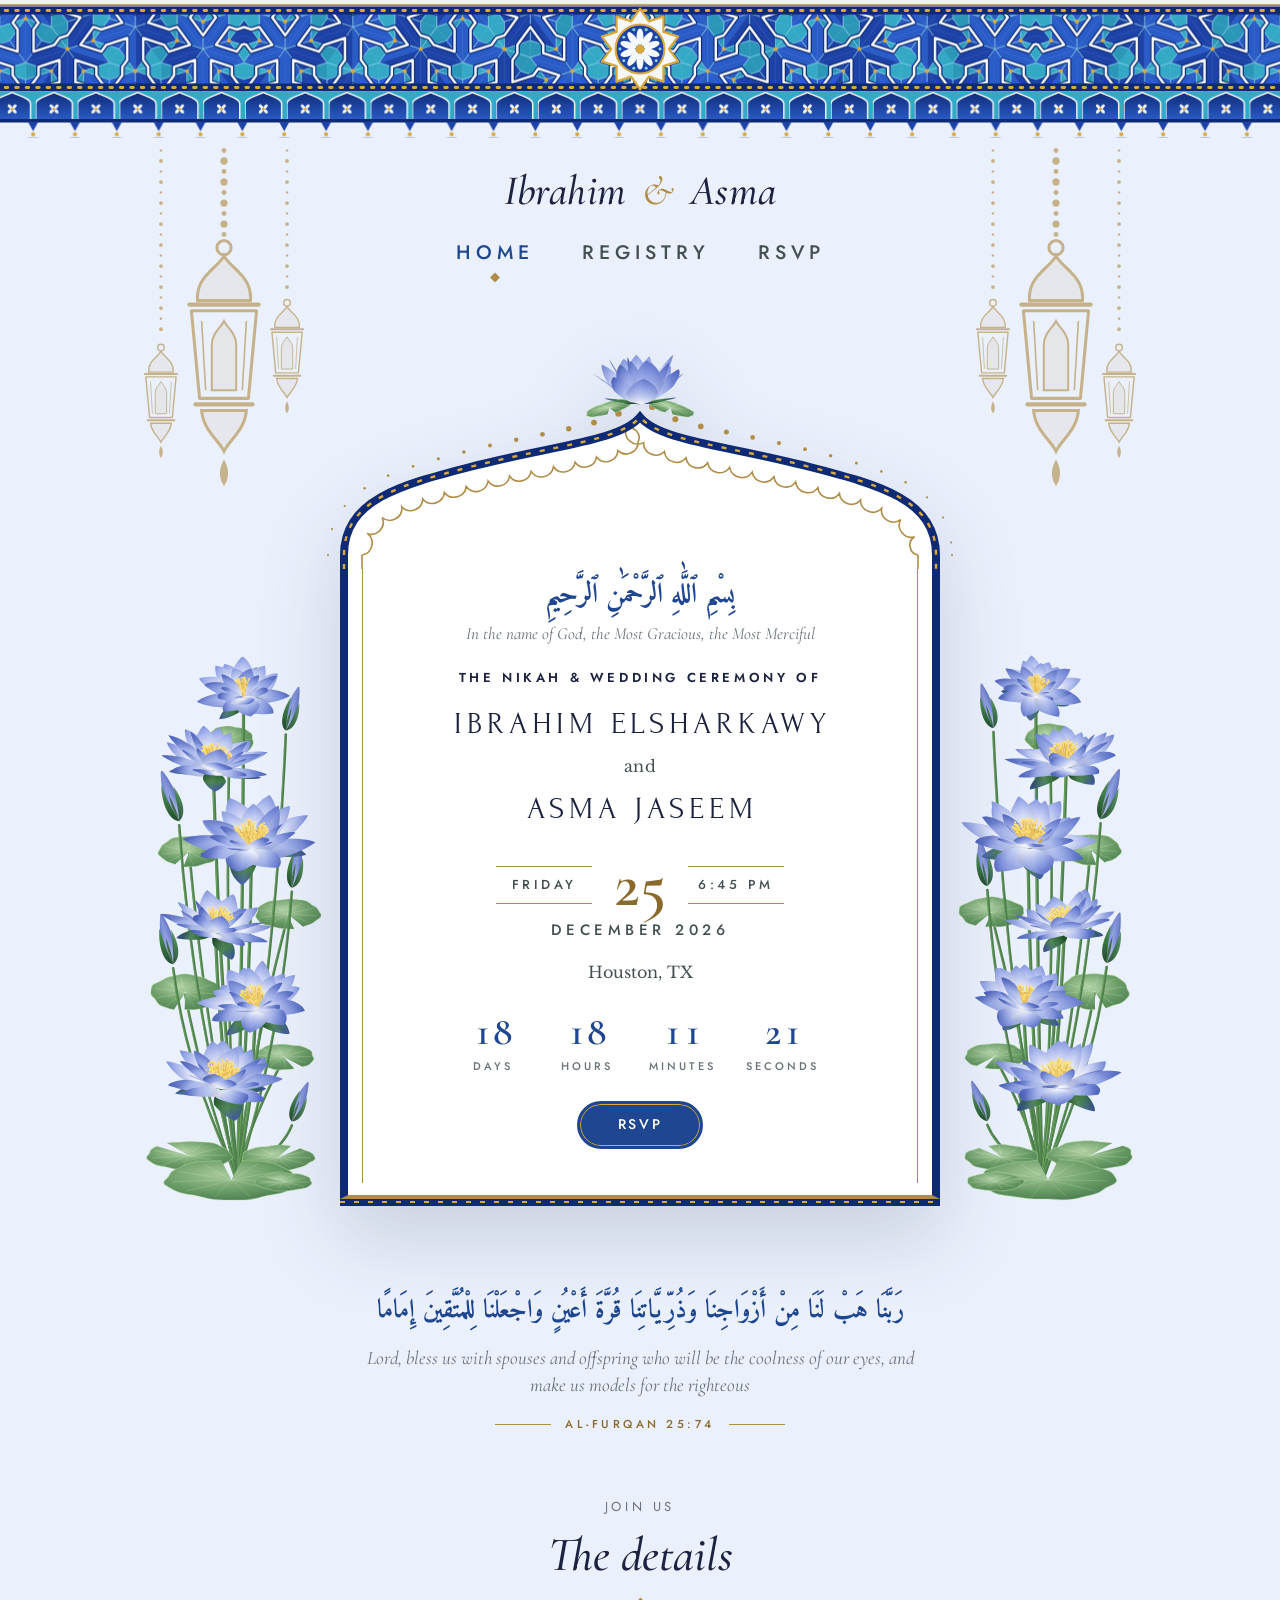
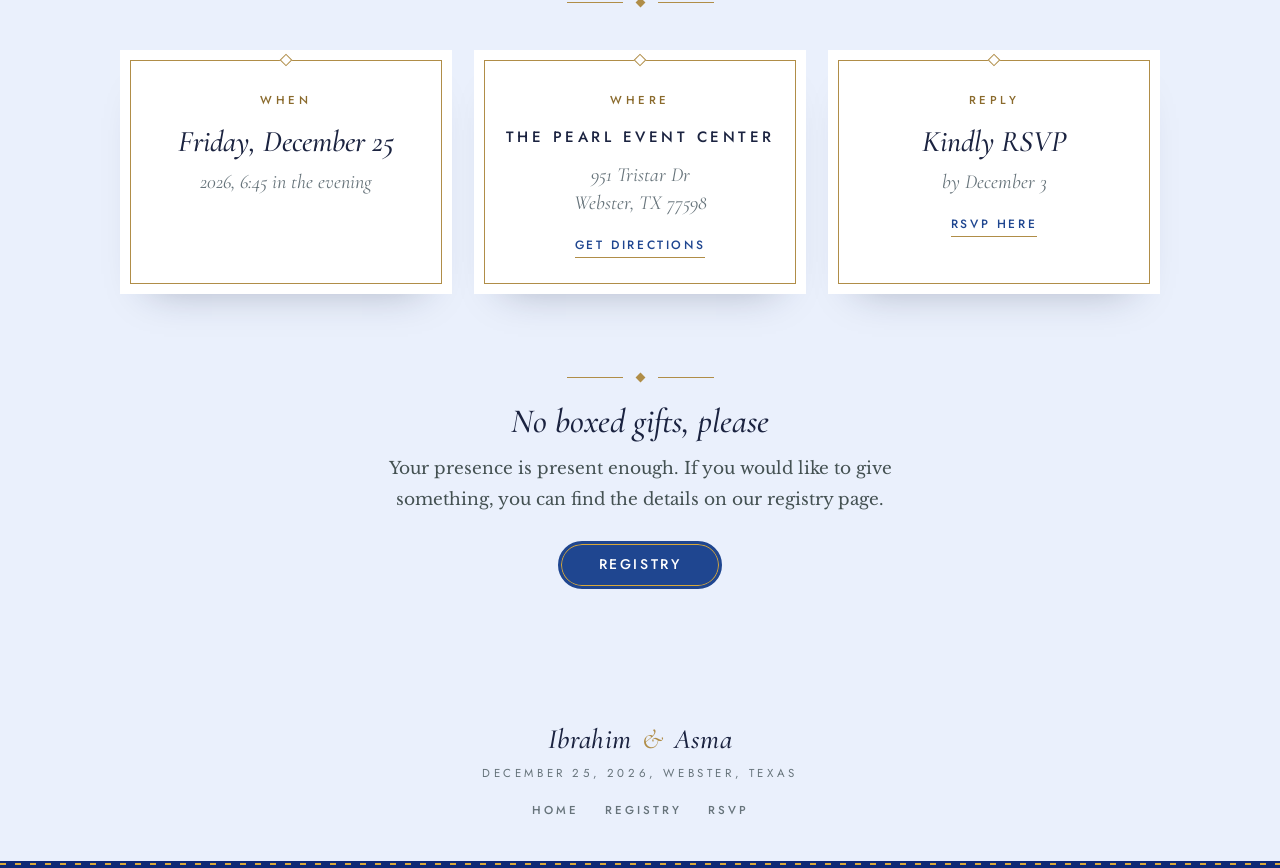
==== commit 238a2c95: "Registry details in a popup; menu links 1.5x larger A Give a gift button on the registry page and th" ====
--- a/index.html
+++ b/index.html
@@ -128,11 +128,26 @@
     <div class="rule"><span class="diamond"></span></div>
     <h2 class="display" style="margin-top:22px">No boxed gifts, please</h2>
     <p class="lead">Your presence is present enough. If you would like to give something, you can find the details on our registry page.</p>
-    <a class="btn" href="registry.html">Registry</a>
+    <button class="btn" type="button" data-open="registry-modal">Registry</button>
   </section>
 
 </main>
 </div>
+<dialog class="modal" id="registry-modal" aria-labelledby="registry-modal-title">
+  <div class="panel modal-panel">
+    <button class="modal-close" type="button" data-close aria-label="Close">&times;</button>
+    <div class="icon"><svg viewBox="0 0 80 80" fill="none" stroke="currentColor" stroke-width="2" stroke-linecap="round" stroke-linejoin="round" aria-hidden="true" focusable="false">
+  <rect x="10" y="24" width="60" height="42" rx="3"/>
+  <path d="M10 28 L40 50 L70 28"/>
+  <path d="M10 64 L31 44 M70 64 L49 44"/>
+  <path d="M40 24 C40 24 29 17 29 11.5 C29 7.5 32.5 5.5 35 7 C37 8.2 40 11 40 11 C40 11 43 8.2 45 7 C47.5 5.5 51 7.5 51 11.5 C51 17 40 24 40 24 Z" fill="#d9a93a" stroke="#b08d47" stroke-width="1.4"/>
+</svg></div>
+    <h2 class="display" id="registry-modal-title">Newlywed fund</h2>
+    <p class="sub">A gift.</p>
+    <a class="btn" href="#" data-link="cashFund" data-fallback="Zelle@8322476842,Venmo@Ibrahim-Elsharkawy" data-fallback-as="details">Give a gift</a>
+    <p class="fine">Thank you.</p>
+  </div>
+</dialog>
 <footer class="site-footer">
   <div class="inner">
     <div class="wordmark">Ibrahim <span class="amp">&amp;</span> Asma</div>
--- a/assets/style.css
+++ b/assets/style.css
@@ -69,7 +69,7 @@
 .top { position: relative; }
 .lantern {
   position: absolute; top: 0;
-  width: clamp(165px, 16.5vw, 225px); height: auto;
+  width: clamp(138px, 13.75vw, 188px); height: auto;
   pointer-events: none;
   opacity: 0; animation: lantern-in 1.4s ease .6s forwards;
 }
@@ -111,13 +111,13 @@
   letter-spacing: .01em;
 }
 .wordmark .amp { color: var(--gold); font-weight: 400; margin: 0 .12em; }
-.site-nav { display: flex; gap: 34px; }
+.site-nav { display: flex; gap: 44px; }
 .site-nav a {
   position: relative;
   font-family: var(--font-sans);
-  font-size: 13px;
+  font-size: 19.5px;
   font-weight: 500;
-  letter-spacing: 3.4px;
+  letter-spacing: 5px;
   text-transform: uppercase;
   color: var(--ink);
   padding: 6px 2px 12px;
@@ -411,6 +411,27 @@
 .embed iframe { width: 100%; height: 1400px; border: 0; display: block; }
 .embed[hidden] { display: none; }
 
+/* ---------- Popup ---------- */
+.modal {
+  border: 0; padding: 0; background: transparent;
+  width: min(520px, calc(100% - 32px));
+  max-height: calc(100vh - 32px);
+  overflow: visible;
+}
+.modal::backdrop { background: rgba(27,35,64,.45); backdrop-filter: blur(3px); }
+.modal[open] { animation: modal-in .3s ease; }
+@keyframes modal-in { from { opacity: 0; transform: translateY(14px); } to { opacity: 1; transform: none; } }
+.modal-panel { margin: 0; max-width: none; text-align: center; }
+.modal-close {
+  position: absolute; top: 14px; right: 14px; z-index: 1;
+  width: 36px; height: 36px; border: 0; border-radius: 50%;
+  background: var(--tile-white); color: var(--ink-soft);
+  font: 24px/36px var(--font-serif); cursor: pointer;
+  transition: background .2s, color .2s;
+}
+.modal-close:hover { background: var(--lapis); color: #fff; }
+body:has(dialog.modal[open]) { overflow: hidden; }
+
 /* ---------- Footer ---------- */
 .site-footer { text-align: center; padding: 0 0 0; }
 .site-footer .inner { max-width: var(--max); margin: 0 auto; padding: 44px var(--gutter) 40px; }
@@ -442,8 +463,8 @@
 @media (max-width: 600px) {
   .site-header { padding-top: 22px; }
   .wordmark { font-size: 36px; }
-  .site-nav { gap: 22px; }
-  .site-nav a { font-size: 12px; letter-spacing: 2.6px; }
+  .site-nav { gap: 26px; }
+  .site-nav a { font-size: 18px; letter-spacing: 3.6px; }
   .hero { padding-bottom: 54px; }
   .hero .bismillah { font-size: 22px; }
   .hero .bismillah-translation { font-size: 15px; margin-bottom: 16px; }
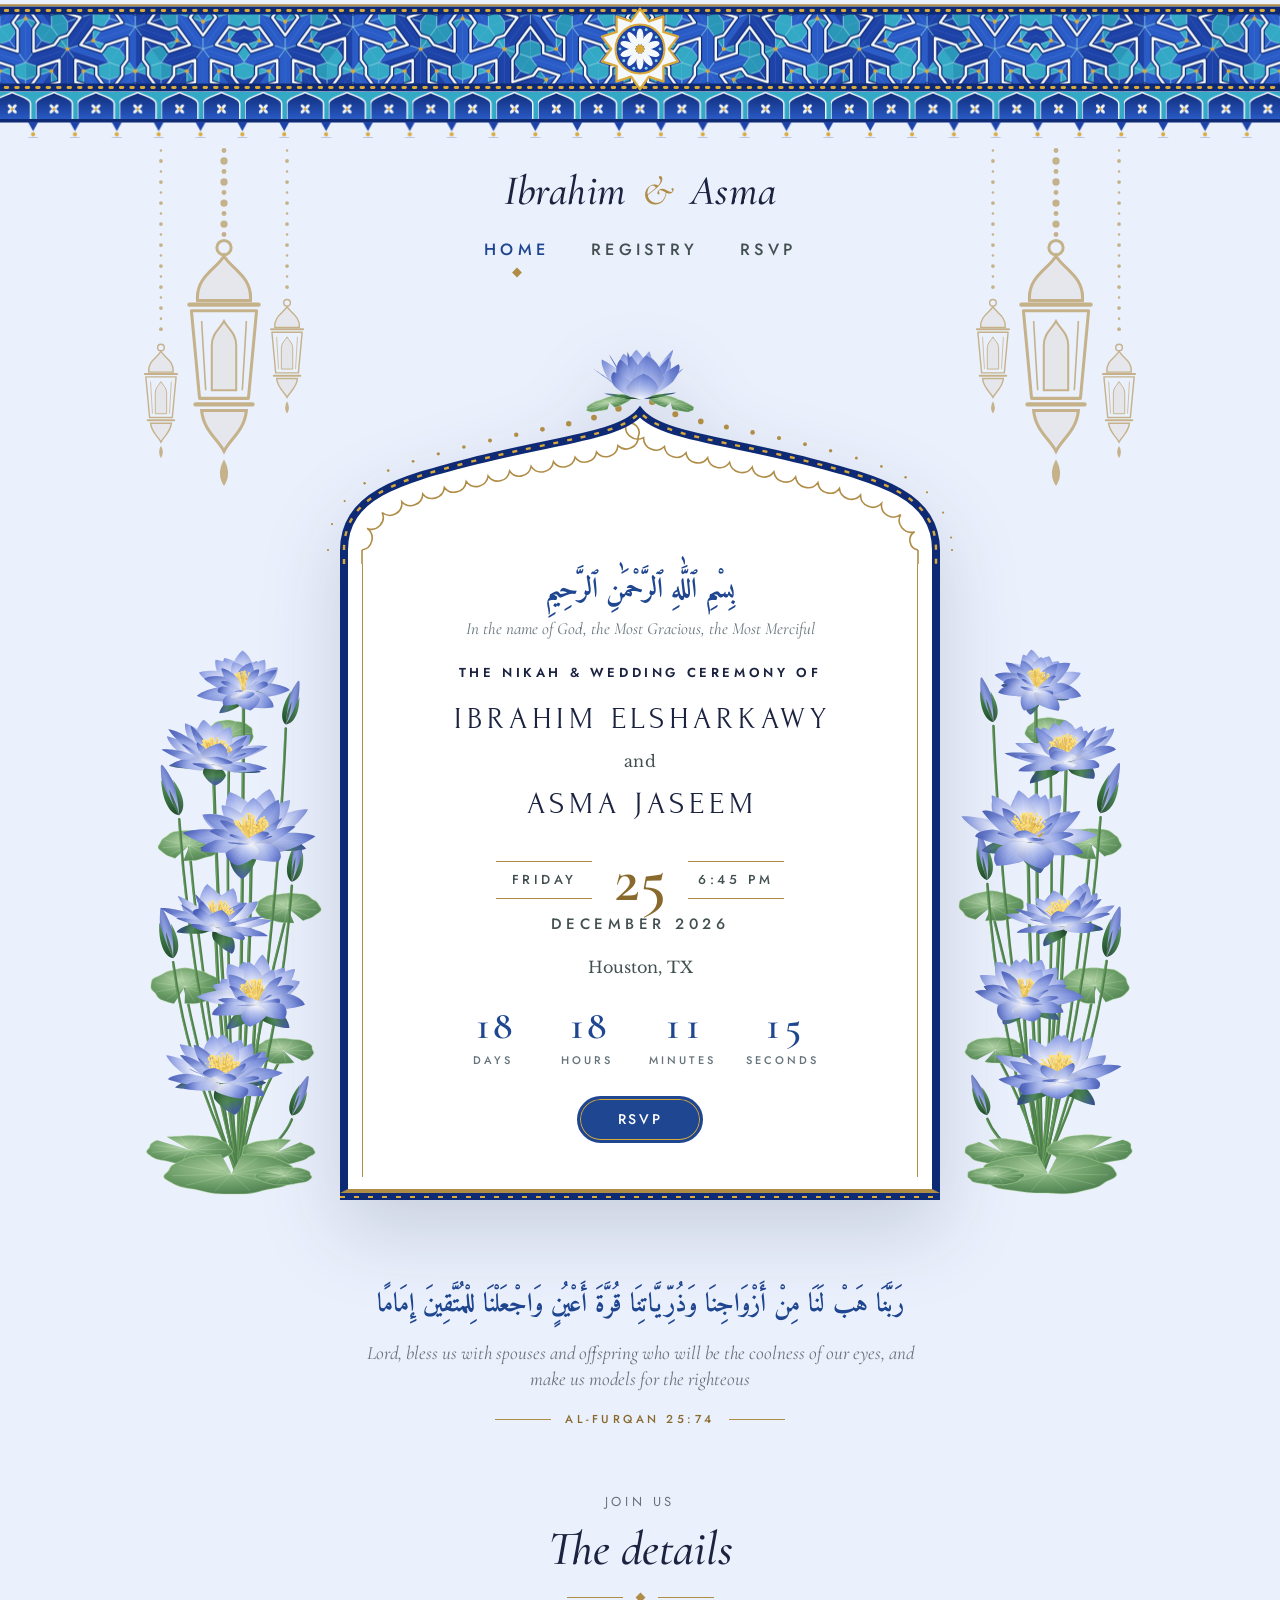
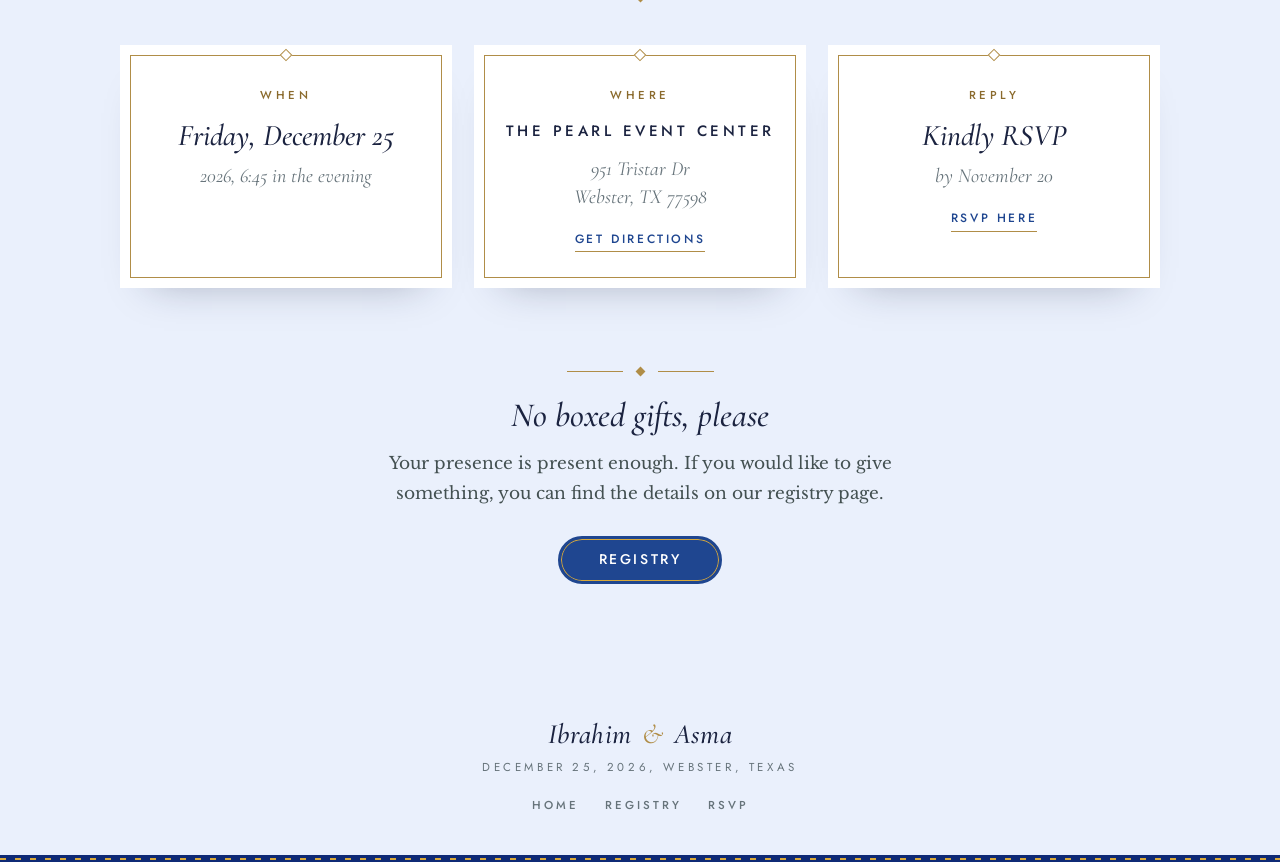
==== commit c5d7d37a: "RSVP deadline November 20 Co-Authored-By: Claude Fable 5.1 <noreply@anthropic.com>" ====
--- a/index.html
+++ b/index.html
@@ -118,7 +118,7 @@
       <article class="card reveal" data-delay="3">
         <p class="caption">Reply</p>
         <h3 class="display">Kindly RSVP</h3>
-        <p class="sub">by <span data-text="rsvpDeadline">December 3</span></p>
+        <p class="sub">by <span data-text="rsvpDeadline">November 20</span></p>
         <a class="link" href="rsvp.html">RSVP here</a>
       </article>
     </div>
--- a/assets/style.css
+++ b/assets/style.css
@@ -111,13 +111,13 @@
   letter-spacing: .01em;
 }
 .wordmark .amp { color: var(--gold); font-weight: 400; margin: 0 .12em; }
-.site-nav { display: flex; gap: 44px; }
+.site-nav { display: flex; gap: 38px; }
 .site-nav a {
   position: relative;
   font-family: var(--font-sans);
-  font-size: 19.5px;
+  font-size: 16.25px;
   font-weight: 500;
-  letter-spacing: 5px;
+  letter-spacing: 4.25px;
   text-transform: uppercase;
   color: var(--ink);
   padding: 6px 2px 12px;
@@ -463,8 +463,8 @@
 @media (max-width: 600px) {
   .site-header { padding-top: 22px; }
   .wordmark { font-size: 36px; }
-  .site-nav { gap: 26px; }
-  .site-nav a { font-size: 18px; letter-spacing: 3.6px; }
+  .site-nav { gap: 24px; }
+  .site-nav a { font-size: 15px; letter-spacing: 3.25px; }
   .hero { padding-bottom: 54px; }
   .hero .bismillah { font-size: 22px; }
   .hero .bismillah-translation { font-size: 15px; margin-bottom: 16px; }
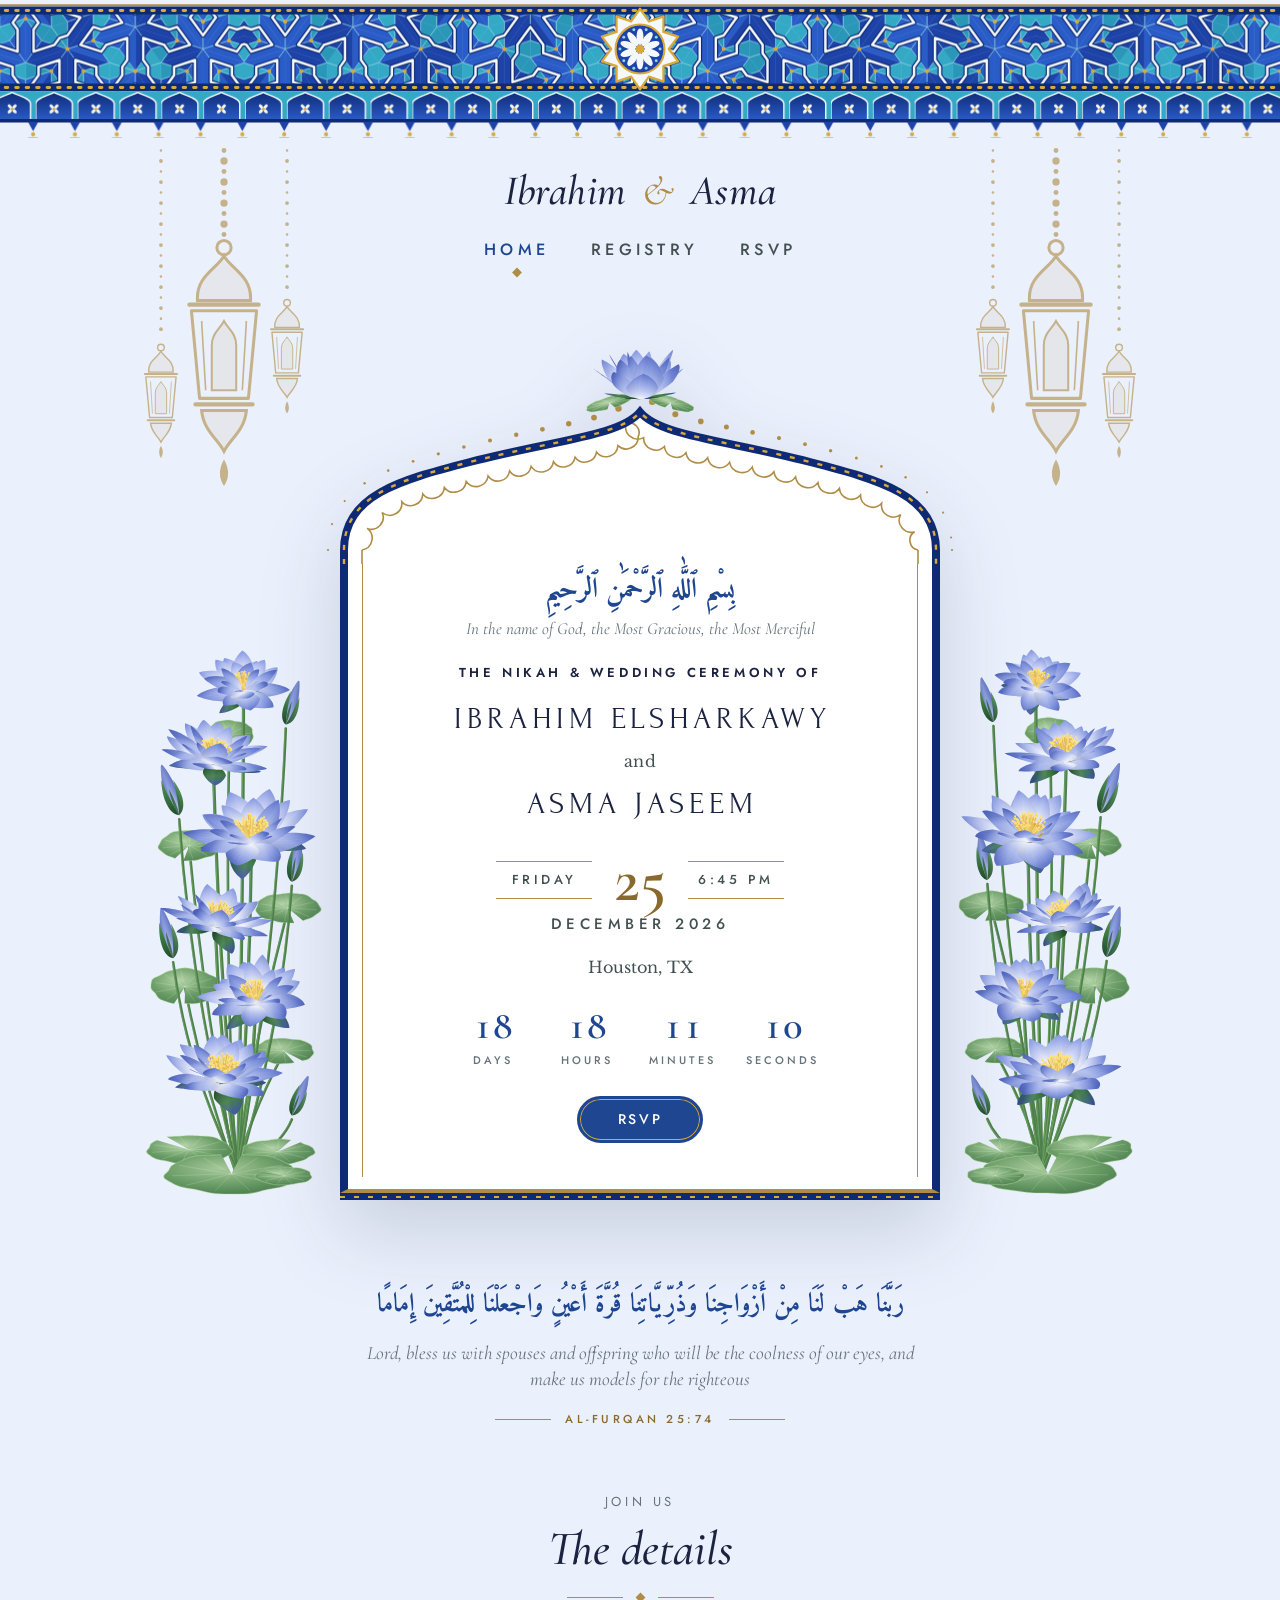
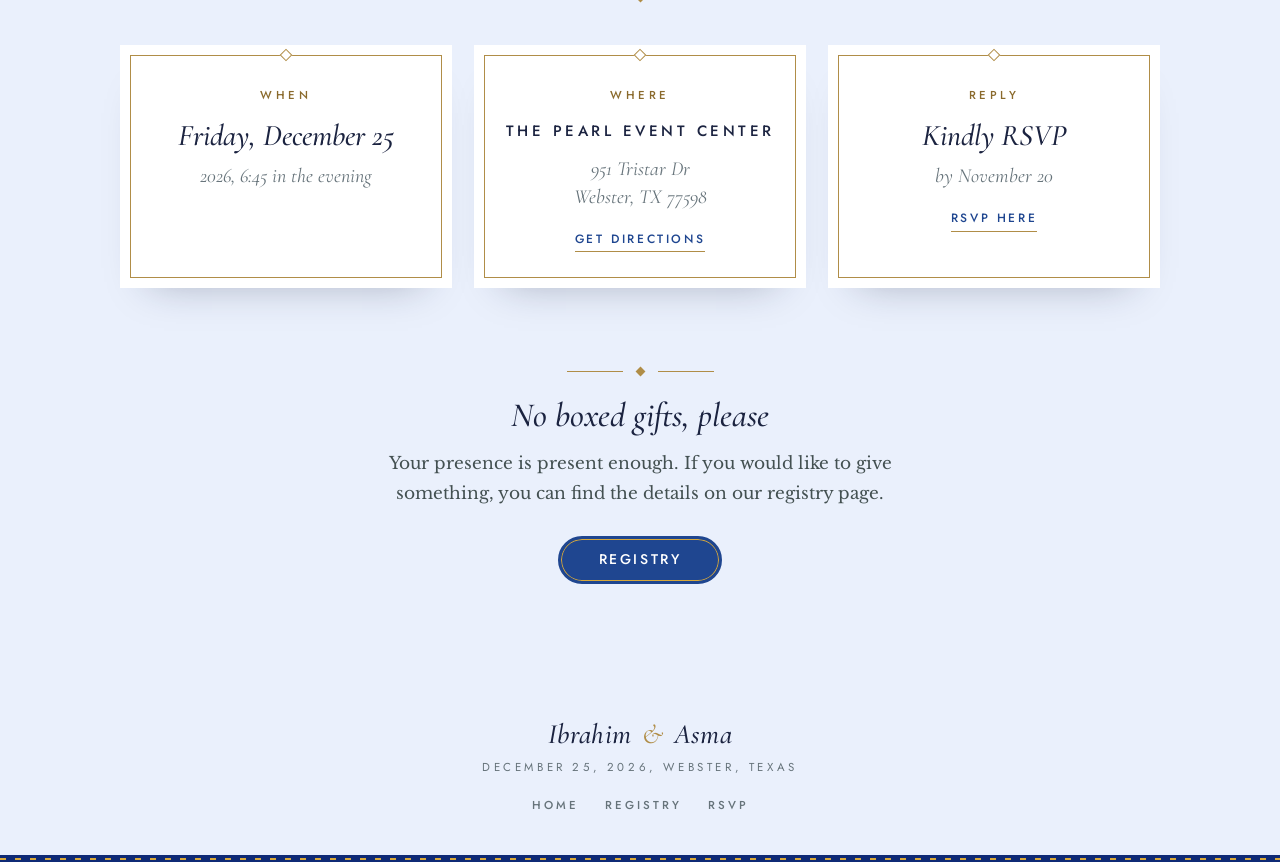
==== commit 4617286b: "Registry: add e-transfer (Canada) option Co-Authored-By: Claude Fable 5.2 <noreply@anthropic.com>" ====
--- a/index.html
+++ b/index.html
@@ -144,7 +144,7 @@
 </svg></div>
     <h2 class="display" id="registry-modal-title">Newlywed fund</h2>
     <p class="sub">A gift.</p>
-    <a class="btn" href="#" data-link="cashFund" data-fallback="Zelle@8322476842,Venmo@Ibrahim-Elsharkawy" data-fallback-as="details">Give a gift</a>
+    <a class="btn" href="#" data-link="cashFund" data-fallback="Zelle@8322476842,Venmo@Ibrahim-Elsharkawy,E-transfer (Canada)@647-927-6842" data-fallback-as="details">Give a gift</a>
     <p class="fine">Thank you.</p>
   </div>
 </dialog>
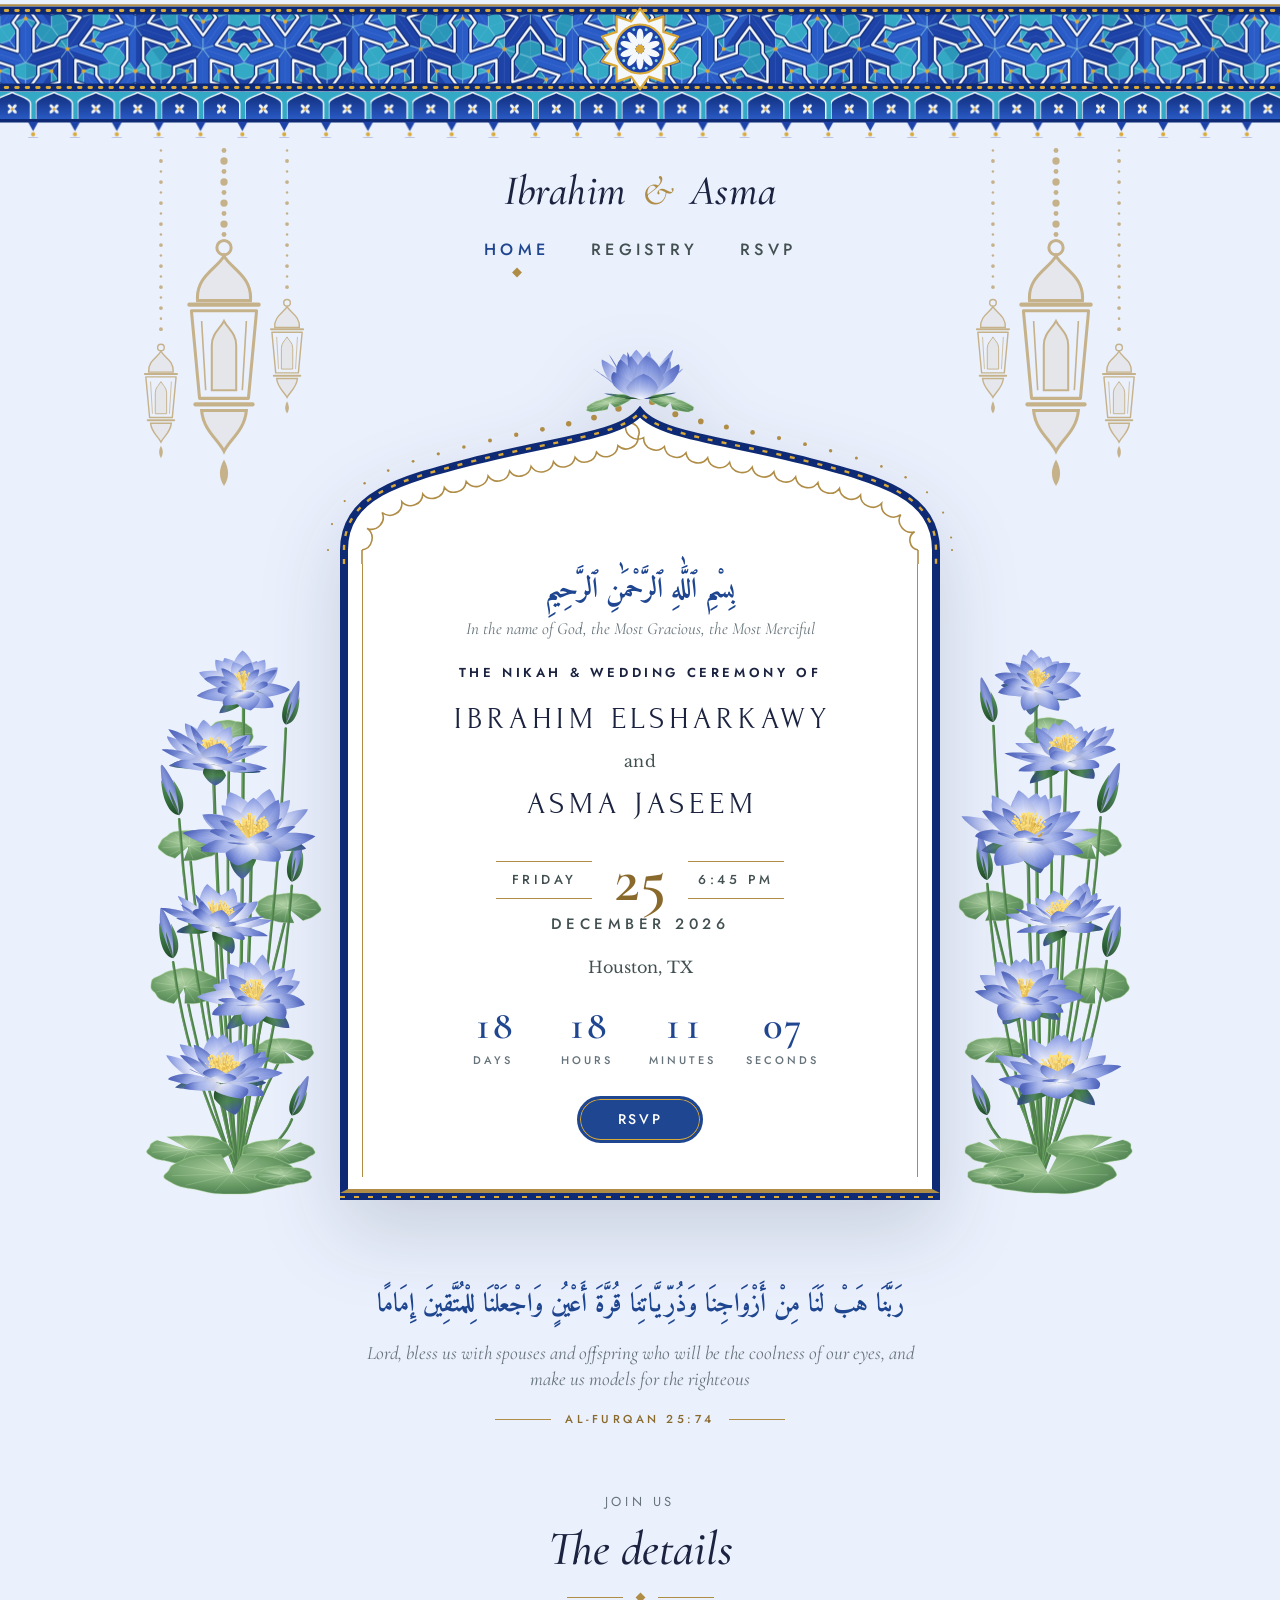
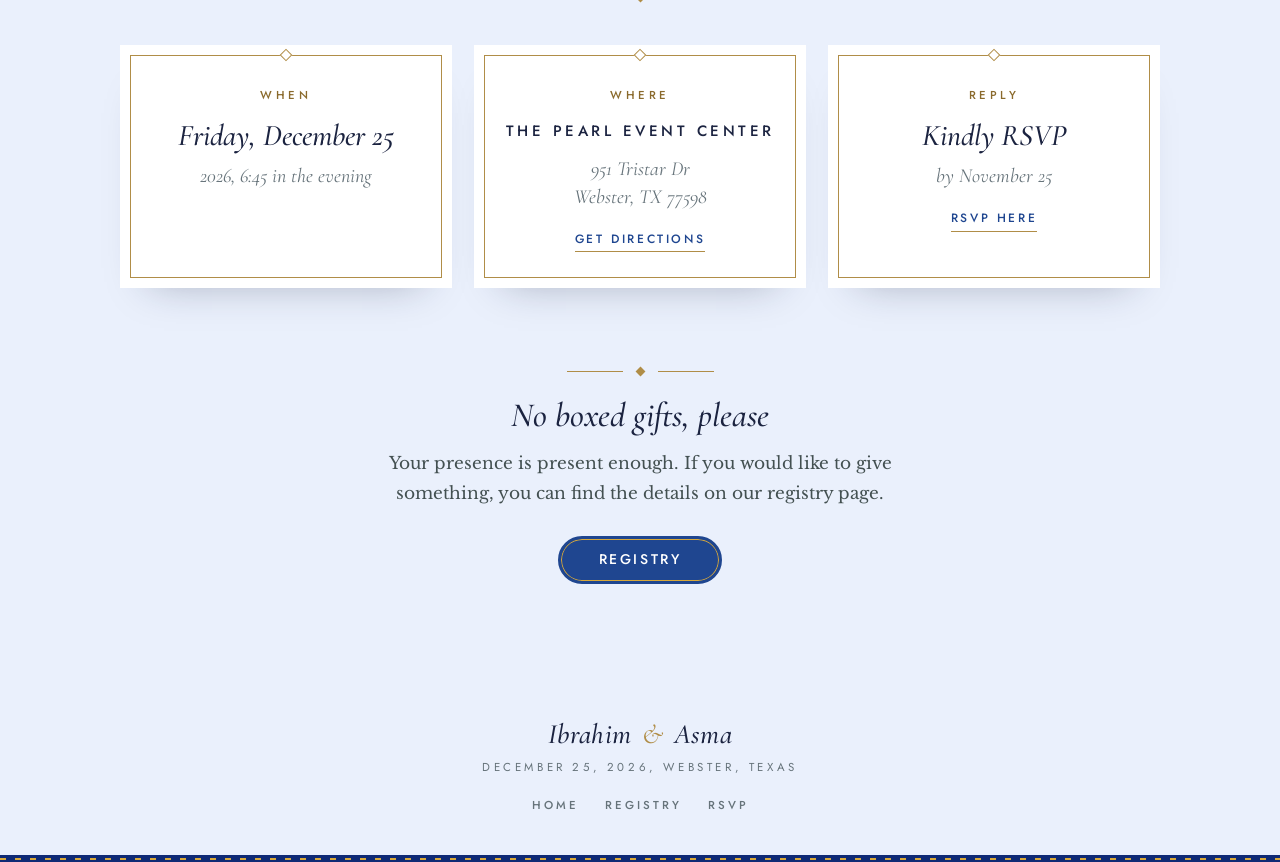
==== commit e08331da: "RSVP deadline November 25 Co-Authored-By: Claude Fable 5.2 <noreply@anthropic.com>" ====
--- a/index.html
+++ b/index.html
@@ -118,7 +118,7 @@
       <article class="card reveal" data-delay="3">
         <p class="caption">Reply</p>
         <h3 class="display">Kindly RSVP</h3>
-        <p class="sub">by <span data-text="rsvpDeadline">November 20</span></p>
+        <p class="sub">by <span data-text="rsvpDeadline">November 25</span></p>
         <a class="link" href="rsvp.html">RSVP here</a>
       </article>
     </div>
